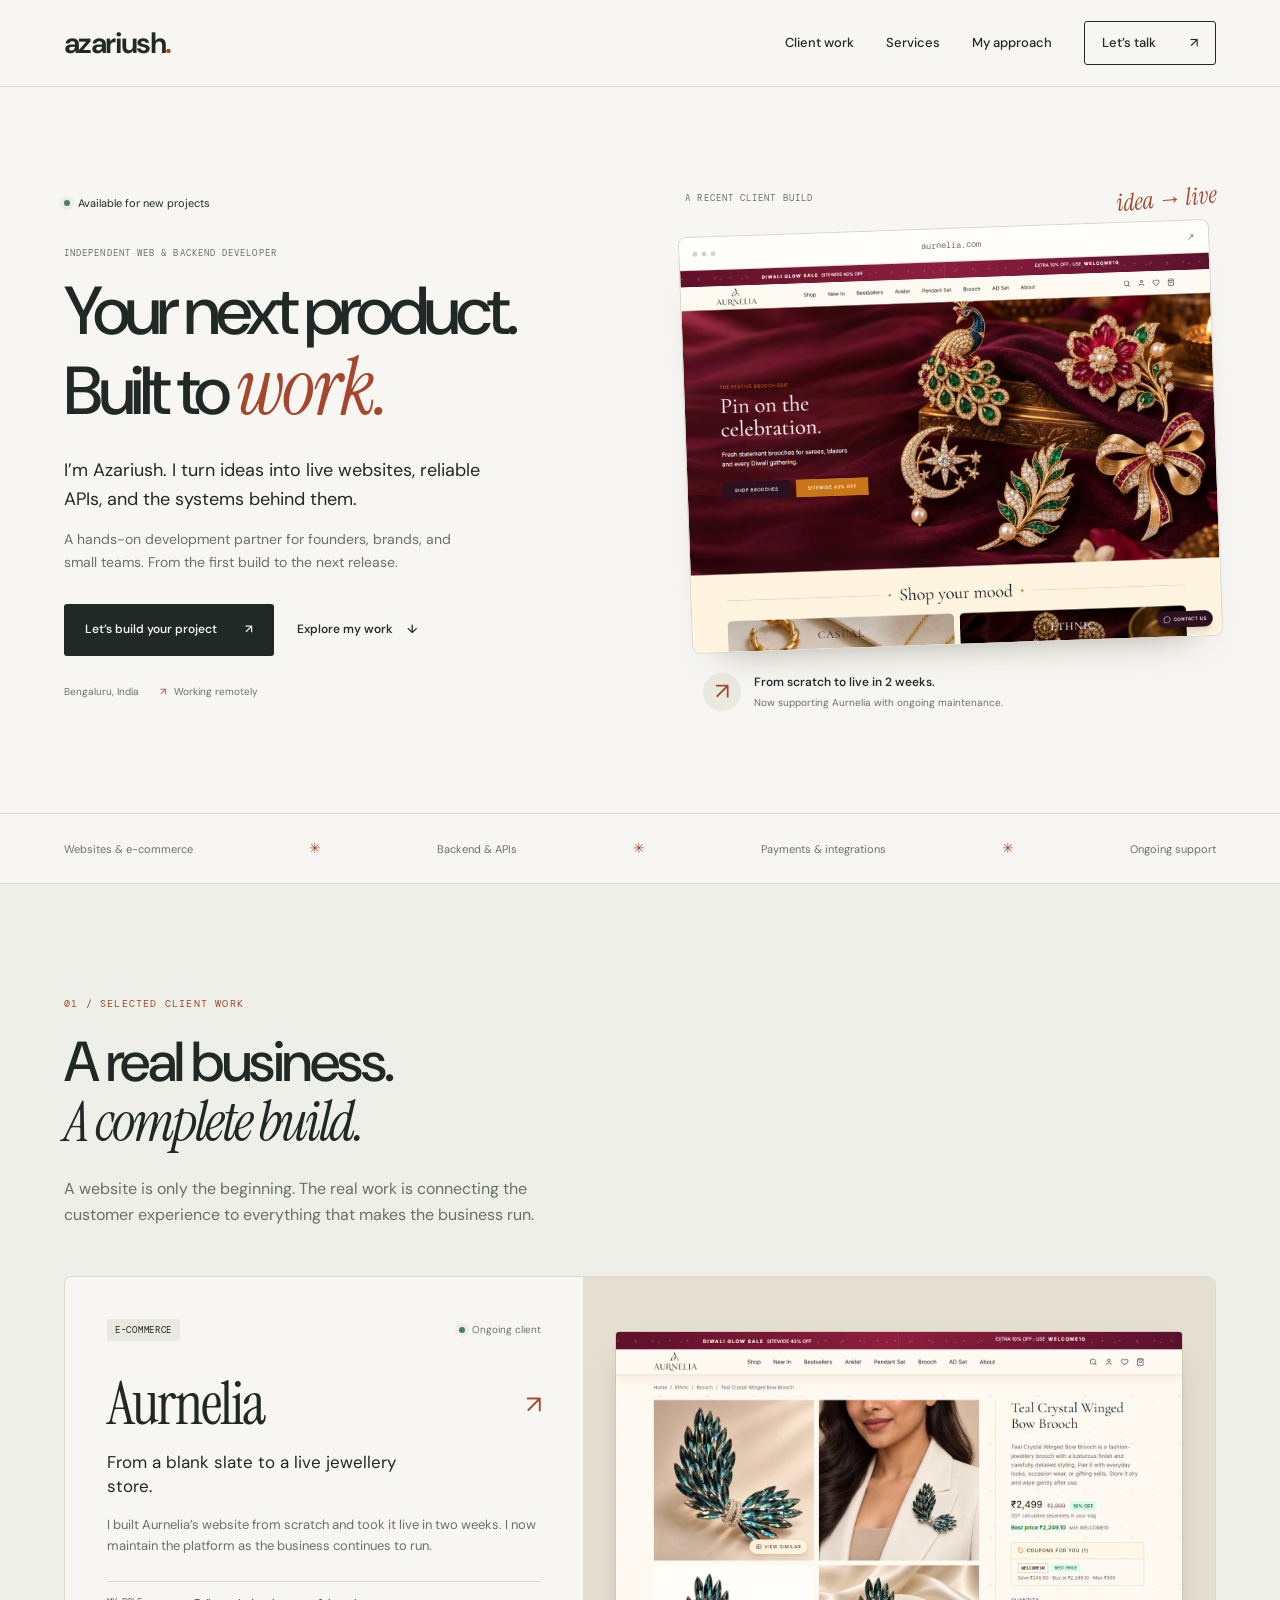
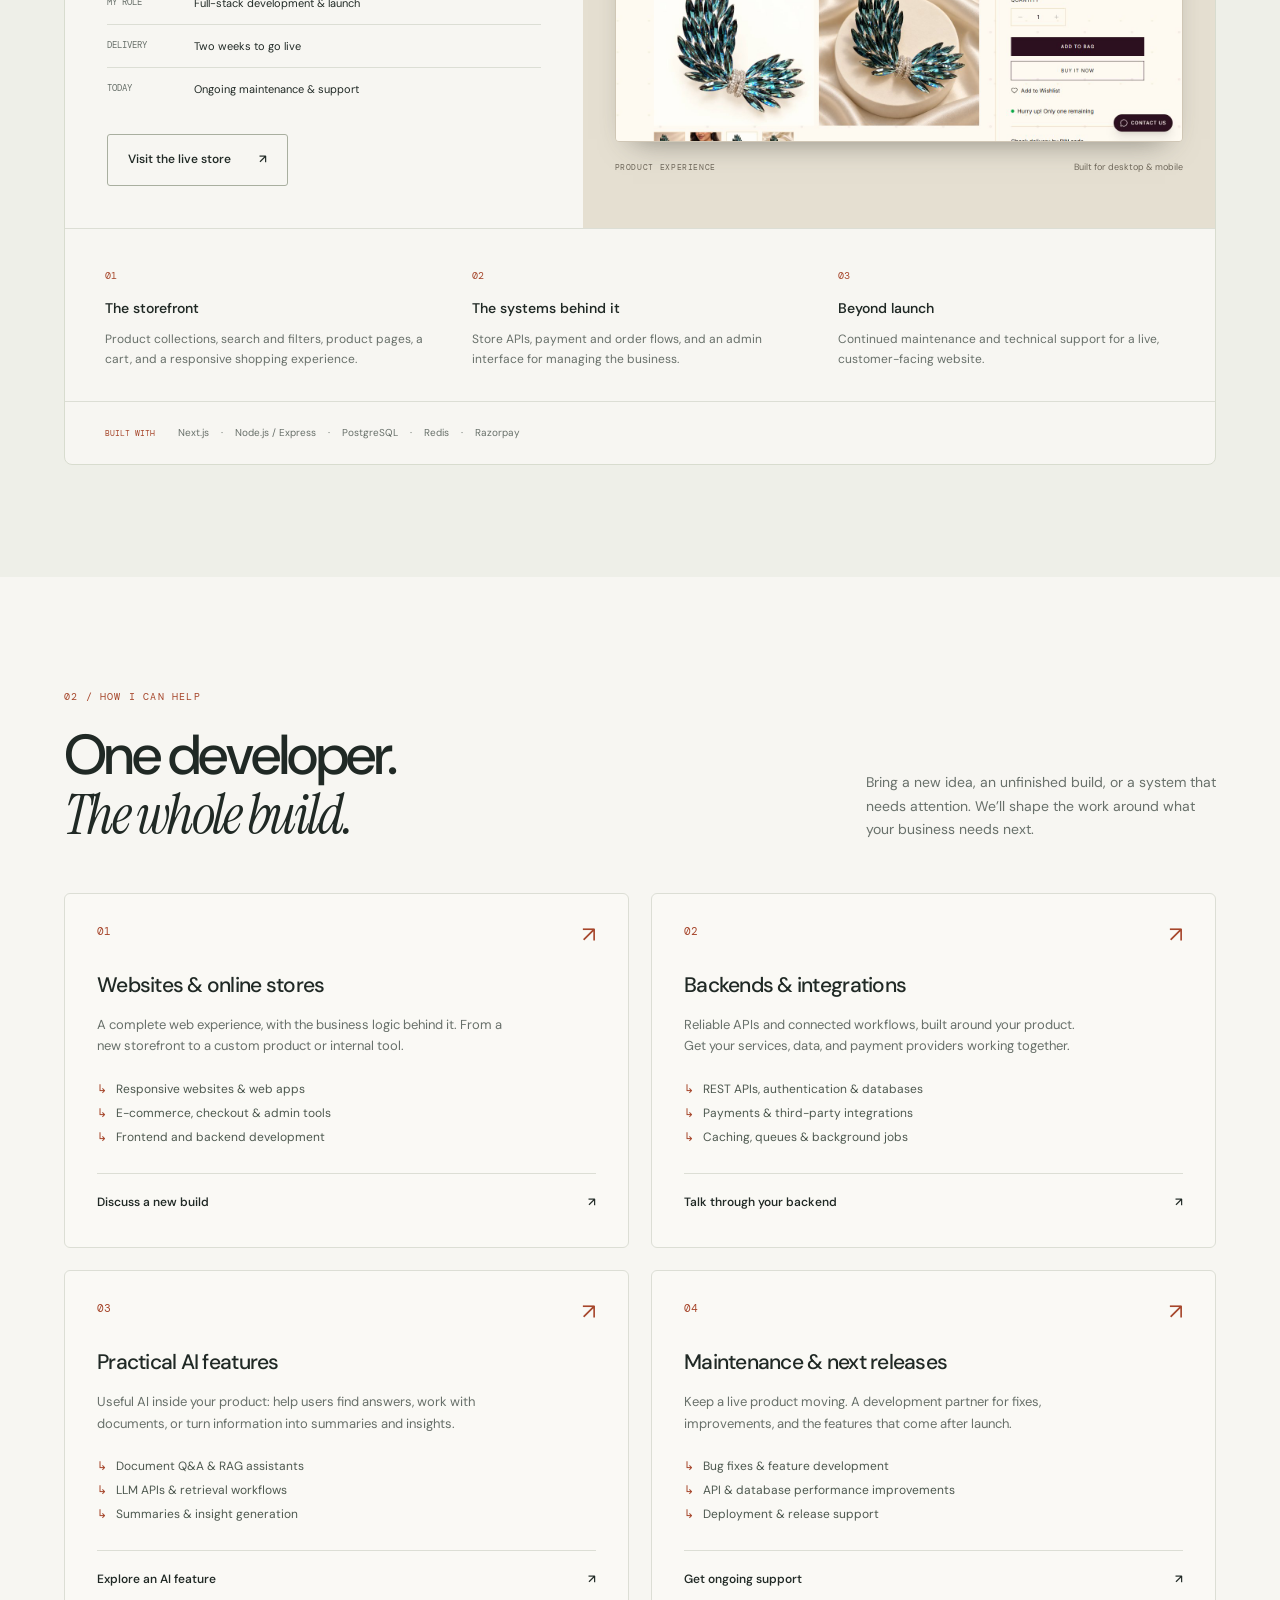
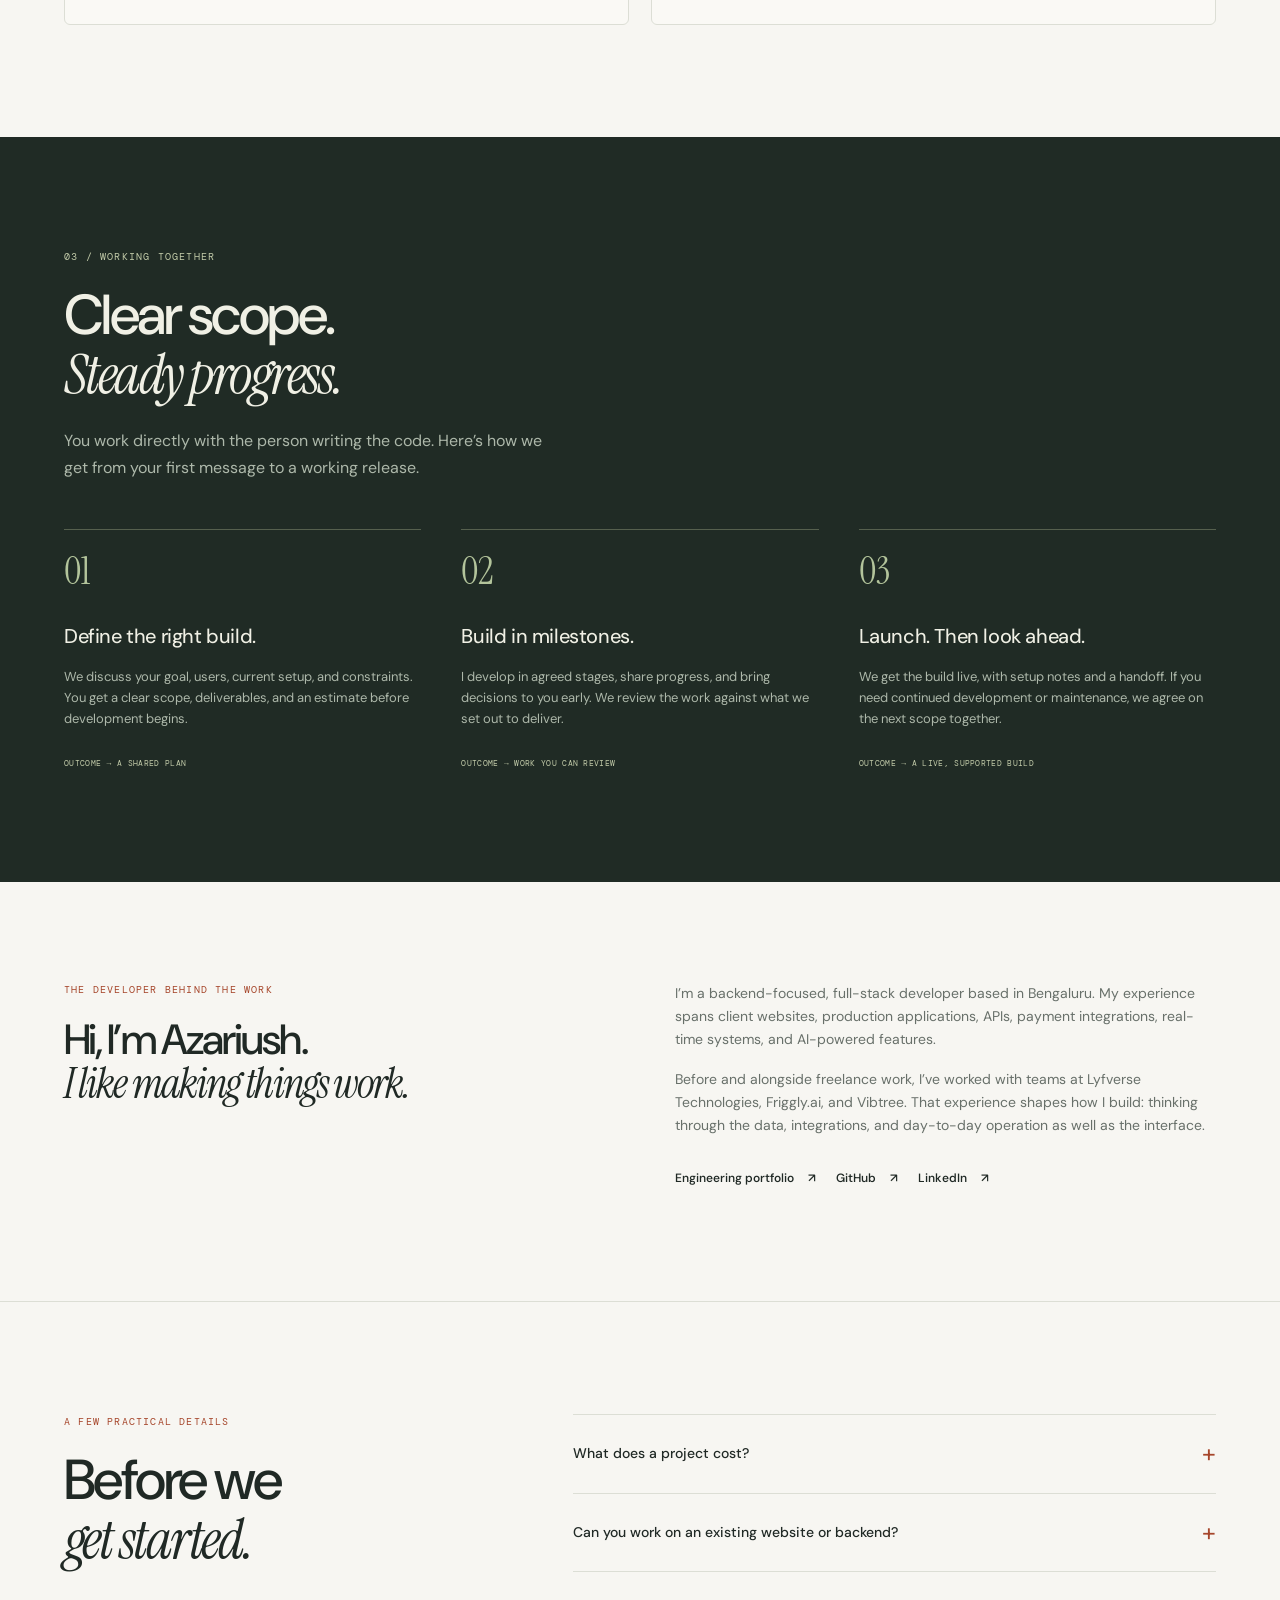
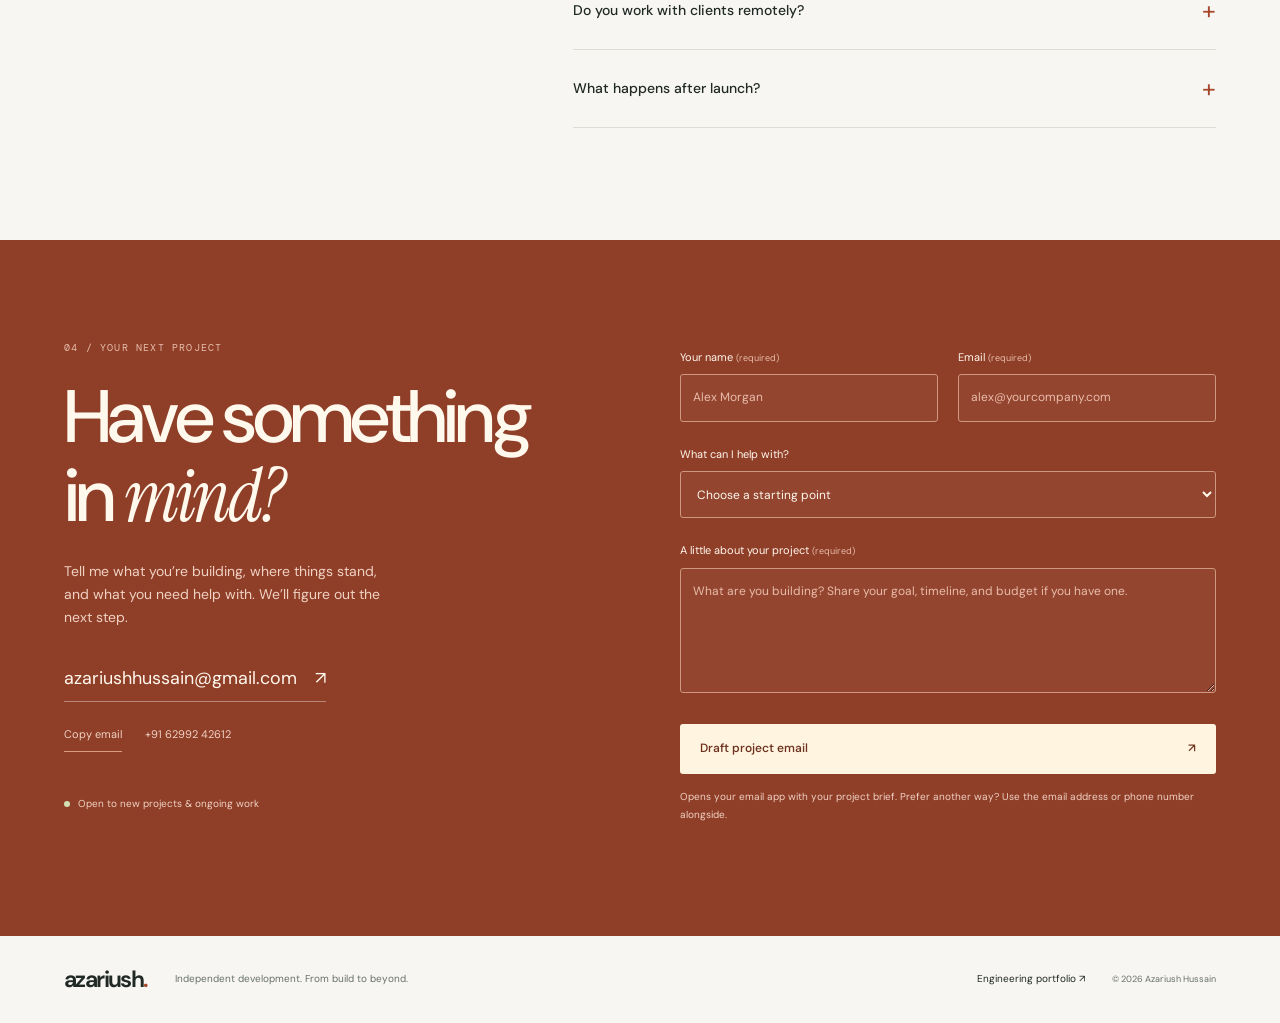
==== freelance/index.html @ afe223c9 "Add client-focused freelance portfolio with Aurnelia case study" ====
<!doctype html>
<html lang="en">
<head>
  <meta charset="utf-8">
  <meta name="viewport" content="width=device-width, initial-scale=1">
  <title>Azariush Hussain — Freelance Web & Backend Developer</title>
  <meta name="description" content="Freelance full-stack and backend developer. Websites, e-commerce, APIs, payments, and ongoing support. Built Aurnelia from scratch and launched it in two weeks.">
  <link rel="canonical" href="https://azariushhussain.github.io/freelance/">
  <meta name="theme-color" content="#f7f6f2">
  <meta property="og:title" content="Azariush Hussain — Your next product, built to work.">
  <meta property="og:description" content="Independent web and backend development, from first build to ongoing care. Explore my work for Aurnelia and tell me about your next project.">
  <meta property="og:type" content="website">
  <meta property="og:url" content="https://azariushhussain.github.io/freelance/">
  <meta property="og:image" content="https://azariushhussain.github.io/freelance/assets/aurnelia-store.jpg">
  <link rel="preconnect" href="https://fonts.googleapis.com">
  <link rel="preconnect" href="https://fonts.gstatic.com" crossorigin>
  <link href="https://fonts.googleapis.com/css2?family=DM+Sans:wght@400;450;500;550;600;650;700&family=DM+Mono:wght@400;500&family=Instrument+Serif:ital@0;1&display=swap" rel="stylesheet">
  <link rel="stylesheet" href="styles.css">
  <script src="script.js" defer></script>
</head>
<body>
  <a class="skip-link" href="#main">Skip to content</a>
  <header class="site-header">
    <div class="container nav-row">
      <a class="wordmark" href="#home" aria-label="Azariush, home">azariush<span>.</span></a>
      <button class="menu-toggle" aria-controls="navigation" aria-expanded="false" aria-label="Open navigation"><span></span><span></span></button>
      <nav id="navigation" aria-label="Main navigation">
        <a href="#work">Client work</a>
        <a href="#services">Services</a>
        <a href="#approach">My approach</a>
        <a class="nav-cta" href="#contact">Let’s talk <span aria-hidden="true">↗</span></a>
      </nav>
    </div>
  </header>

  <main id="main">
    <section class="hero container" id="home" aria-labelledby="hero-title">
      <div class="hero-copy">
        <p class="availability"><span aria-hidden="true"></span> Available for new projects</p>
        <p class="eyebrow">INDEPENDENT WEB & BACKEND DEVELOPER</p>
        <h1 id="hero-title">Your next product.<br>Built to <em>work.</em></h1>
        <p class="hero-intro">I’m Azariush. I turn ideas into live websites, reliable APIs, and the systems behind them.</p>
        <p class="hero-detail">A hands-on development partner for founders, brands, and small teams. From the first build to the next release.</p>
        <div class="hero-actions">
          <a class="button button-dark" href="#contact">Let’s build your project <span aria-hidden="true">↗</span></a>
          <a class="text-link" href="#work">Explore my work <span aria-hidden="true">↓</span></a>
        </div>
        <div class="hero-meta"><span>Bengaluru, India</span><span>Working remotely</span></div>
      </div>
      <div class="hero-showcase">
        <div class="showcase-label"><span class="eyebrow">A RECENT CLIENT BUILD</span><span class="hand-note">idea → live</span></div>
        <a class="browser-window" href="https://aurnelia.com/" target="_blank" rel="noopener" aria-label="Visit Aurnelia, opens in a new tab">
          <div class="browser-bar" aria-hidden="true"><span class="browser-dots"><i></i><i></i><i></i></span><span>aurnelia.com</span><span>↗</span></div>
          <img src="assets/aurnelia-store.jpg" alt="Aurnelia’s live jewellery storefront, built by Azariush Hussain" width="1440" height="1040" fetchpriority="high">
        </a>
        <div class="launch-note"><span class="launch-icon" aria-hidden="true">↗</span><div><strong>From scratch to live in 2 weeks.</strong><span>Now supporting Aurnelia with ongoing maintenance.</span></div></div>
      </div>
    </section>

    <div class="capabilities-band"><div class="container capability-list"><span>Websites & e-commerce</span><i aria-hidden="true">✳</i><span>Backend & APIs</span><i aria-hidden="true">✳</i><span>Payments & integrations</span><i aria-hidden="true">✳</i><span>Ongoing support</span></div></div>

    <section class="section work-section" id="work" aria-labelledby="work-title">
      <div class="container">
        <div class="section-heading"><p class="eyebrow">01 / SELECTED CLIENT WORK</p><h2 id="work-title">A real business.<br><em>A complete build.</em></h2><p>A website is only the beginning. The real work is connecting the customer experience to everything that makes the business run.</p></div>
        <article class="case-study">
          <div class="case-copy">
            <div class="case-topline"><span class="tag">E-COMMERCE</span><span class="engagement-status"><span aria-hidden="true"></span> Ongoing client</span></div>
            <h3>Aurnelia<span>↗</span></h3>
            <p class="case-lead">From a blank slate to a live jewellery store.</p>
            <p>I built Aurnelia’s website from scratch and took it live in two weeks. I now maintain the platform as the business continues to run.</p>
            <dl class="case-facts"><div><dt>MY ROLE</dt><dd>Full-stack development & launch</dd></div><div><dt>DELIVERY</dt><dd>Two weeks to go live</dd></div><div><dt>TODAY</dt><dd>Ongoing maintenance & support</dd></div></dl>
            <a class="button button-outline" href="https://aurnelia.com/" target="_blank" rel="noopener">Visit the live store <span aria-hidden="true">↗</span></a>
          </div>
          <div class="case-visual">
            <div class="case-image"><img src="assets/aurnelia-product.jpg" alt="Aurnelia product page with jewellery photography, product details, and shopping controls" width="1440" height="1040" loading="lazy"></div>
            <div class="case-caption"><span>PRODUCT EXPERIENCE</span><span>Built for desktop & mobile</span></div>
          </div>
          <div class="case-scope"><div><span>01</span><h4>The storefront</h4><p>Product collections, search and filters, product pages, a cart, and a responsive shopping experience.</p></div><div><span>02</span><h4>The systems behind it</h4><p>Store APIs, payment and order flows, and an admin interface for managing the business.</p></div><div><span>03</span><h4>Beyond launch</h4><p>Continued maintenance and technical support for a live, customer-facing website.</p></div></div>
          <p class="case-stack"><span>BUILT WITH</span> Next.js <b>·</b> Node.js / Express <b>·</b> PostgreSQL <b>·</b> Redis <b>·</b> Razorpay</p>
        </article>
      </div>
    </section>

    <section class="section services-section" id="services" aria-labelledby="services-title">
      <div class="container">
        <div class="section-heading split-heading"><div><p class="eyebrow">02 / HOW I CAN HELP</p><h2 id="services-title">One developer.<br><em>The whole build.</em></h2></div><p>Bring a new idea, an unfinished build, or a system that needs attention. We’ll shape the work around what your business needs next.</p></div>
        <div class="services-grid">
          <article class="service"><div class="service-number">01 <span aria-hidden="true">↗</span></div><h3>Websites & online stores</h3><p>A complete web experience, with the business logic behind it. From a new storefront to a custom product or internal tool.</p><ul><li>Responsive websites & web apps</li><li>E-commerce, checkout & admin tools</li><li>Frontend and backend development</li></ul><a href="#contact" class="text-link" data-service="Website or e-commerce">Discuss a new build <span aria-hidden="true">↗</span></a></article>
          <article class="service"><div class="service-number">02 <span aria-hidden="true">↗</span></div><h3>Backends & integrations</h3><p>Reliable APIs and connected workflows, built around your product. Get your services, data, and payment providers working together.</p><ul><li>REST APIs, authentication & databases</li><li>Payments & third-party integrations</li><li>Caching, queues & background jobs</li></ul><a href="#contact" class="text-link" data-service="Backend or integration">Talk through your backend <span aria-hidden="true">↗</span></a></article>
          <article class="service"><div class="service-number">03 <span aria-hidden="true">↗</span></div><h3>Practical AI features</h3><p>Useful AI inside your product: help users find answers, work with documents, or turn information into summaries and insights.</p><ul><li>Document Q&A & RAG assistants</li><li>LLM APIs & retrieval workflows</li><li>Summaries & insight generation</li></ul><a href="#contact" class="text-link" data-service="AI feature or automation">Explore an AI feature <span aria-hidden="true">↗</span></a></article>
          <article class="service"><div class="service-number">04 <span aria-hidden="true">↗</span></div><h3>Maintenance & next releases</h3><p>Keep a live product moving. A development partner for fixes, improvements, and the features that come after launch.</p><ul><li>Bug fixes & feature development</li><li>API & database performance improvements</li><li>Deployment & release support</li></ul><a href="#contact" class="text-link" data-service="Maintenance or improvements">Get ongoing support <span aria-hidden="true">↗</span></a></article>
        </div>
      </div>
    </section>

    <section class="section approach-section" id="approach" aria-labelledby="approach-title">
      <div class="container">
        <div class="section-heading"><p class="eyebrow">03 / WORKING TOGETHER</p><h2 id="approach-title">Clear scope.<br><em>Steady progress.</em></h2><p>You work directly with the person writing the code. Here’s how we get from your first message to a working release.</p></div>
        <ol class="process"><li><span class="step-number">01</span><h3>Define the right build.</h3><p>We discuss your goal, users, current setup, and constraints. You get a clear scope, deliverables, and an estimate before development begins.</p><span class="step-output">OUTCOME → A SHARED PLAN</span></li><li><span class="step-number">02</span><h3>Build in milestones.</h3><p>I develop in agreed stages, share progress, and bring decisions to you early. We review the work against what we set out to deliver.</p><span class="step-output">OUTCOME → WORK YOU CAN REVIEW</span></li><li><span class="step-number">03</span><h3>Launch. Then look ahead.</h3><p>We get the build live, with setup notes and a handoff. If you need continued development or maintenance, we agree on the next scope together.</p><span class="step-output">OUTCOME → A LIVE, SUPPORTED BUILD</span></li></ol>
      </div>
    </section>

    <section class="about-section" aria-labelledby="about-title">
      <div class="container about-layout">
        <div><p class="eyebrow">THE DEVELOPER BEHIND THE WORK</p><h2 id="about-title">Hi, I’m Azariush.<br><em>I like making things work.</em></h2></div>
        <div class="about-copy"><p>I’m a backend-focused, full-stack developer based in Bengaluru. My experience spans client websites, production applications, APIs, payment integrations, real-time systems, and AI-powered features.</p><p>Before and alongside freelance work, I’ve worked with teams at Lyfverse Technologies, Friggly.ai, and Vibtree. That experience shapes how I build: thinking through the data, integrations, and day-to-day operation as well as the interface.</p><div class="about-links"><a class="text-link" href="https://azariushhussain.github.io/">Engineering portfolio <span aria-hidden="true">↗</span></a><a class="text-link" href="https://github.com/AzariushHussain" target="_blank" rel="noopener">GitHub <span aria-hidden="true">↗</span></a><a class="text-link" href="https://www.linkedin.com/in/azariush-hussain" target="_blank" rel="noopener">LinkedIn <span aria-hidden="true">↗</span></a></div></div>
      </div>
    </section>

    <section class="section faq-section" aria-labelledby="faq-title">
      <div class="container faq-layout"><div><p class="eyebrow">A FEW PRACTICAL DETAILS</p><h2 id="faq-title">Before we<br><em>get started.</em></h2></div><div class="faq-list"><details><summary>What does a project cost?<span aria-hidden="true">+</span></summary><p>I quote after we’ve discussed the scope, timeline, and existing setup. For larger or uncertain projects, we can start with a defined milestone and build from there.</p></details><details><summary>Can you work on an existing website or backend?<span aria-hidden="true">+</span></summary><p>Yes. I can help with fixes, new features, integrations, and performance improvements. I’ll review the current codebase and requirements before we agree on the work.</p></details><details><summary>Do you work with clients remotely?<span aria-hidden="true">+</span></summary><p>Yes. I’m based in Bengaluru and work remotely. We can agree on communication, review points, and meeting times around the project.</p></details><details><summary>What happens after launch?<span aria-hidden="true">+</span></summary><p>Ongoing maintenance and development can be a separate engagement. That’s how I currently support Aurnelia after building and launching its website.</p></details></div></div>
    </section>

    <section class="contact-section" id="contact" aria-labelledby="contact-title">
      <div class="container contact-layout">
        <div class="contact-copy"><p class="eyebrow">04 / YOUR NEXT PROJECT</p><h2 id="contact-title">Have something<br>in <em>mind?</em></h2><p>Tell me what you’re building, where things stand, and what you need help with. We’ll figure out the next step.</p><a class="contact-email" href="mailto:azariushhussain@gmail.com">azariushhussain@gmail.com <span aria-hidden="true">↗</span></a><div class="contact-alternatives"><button type="button" id="copyEmail">Copy email</button><a href="tel:+916299242612">+91 62992 42612</a></div><p id="copyStatus" class="copy-status" role="status"></p><p class="availability contact-availability"><span aria-hidden="true"></span> Open to new projects & ongoing work</p></div>
        <form id="projectForm" class="project-form">
          <div class="form-row"><div><label for="name">Your name <span>(required)</span></label><input id="name" name="name" autocomplete="name" required maxlength="100" placeholder="Alex Morgan"></div><div><label for="email">Email <span>(required)</span></label><input id="email" name="email" type="email" autocomplete="email" required maxlength="254" placeholder="alex@yourcompany.com"></div></div>
          <label for="service">What can I help with?</label><select id="service" name="service"><option value="">Choose a starting point</option>Website or e-commerce</option><option>Backend or integration</option><option>AI feature or automation</option><option>Maintenance or improvements</option><option>Let’s figure it out</option></select>
          <label for="brief">A little about your project <span>(required)</span></label><textarea id="brief" name="brief" rows="4" required minlength="20" maxlength="5000" placeholder="What are you building? Share your goal, timeline, and budget if you have one."></textarea>
          <button class="button button-cream" type="submit">Draft project email <span aria-hidden="true">↗</span></button>
          <p class="form-note">Opens your email app with your project brief. Prefer another way? Use the email address or phone number alongside.</p>
          <p id="formStatus" class="form-status" role="status"></p>
        </form>
      </div>
    </section>
  </main>
  <footer class="site-footer"><div class="container footer-row"><a class="wordmark" href="#home">azariush<span>.</span></a><p>Independent development. From build to beyond.</p><a href="https://azariushhussain.github.io/">Engineering portfolio <span aria-hidden="true">↗</span></a><span class="copyright">© <span id="year">2026</span> Azariush Hussain</span></div></footer>
</body>
</html>
---- freelance/styles.css ----
:root{--paper:#f7f6f2;--ink:#202925;--muted:#68706a;--accent:#a6462b;--line:#dcded5;--serif:'Instrument Serif',Georgia,serif;--sans:'DM Sans',Arial,sans-serif;--mono:'DM Mono',monospace;--gutter:clamp(20px,5vw,76px)}
*{box-sizing:border-box}html{scroll-behavior:smooth;scroll-padding-top:90px}body{margin:0;background:var(--paper);color:var(--ink);font-family:var(--sans);font-size:16px;line-height:1.65;-webkit-font-smoothing:antialiased}a{color:inherit;text-decoration:none}button,input,select,textarea{font:inherit}button,a,input,select,textarea{-webkit-tap-highlight-color:transparent}button{cursor:pointer}img{display:block;max-width:100%;height:auto}h1,h2,h3,h4,p,figure{margin:0}button{color:inherit}em{font-family:var(--serif);font-weight:400}::selection{background:#e5d5c7}:focus-visible{outline:2px solid var(--accent);outline-offset:5px}.container{width:min(1280px,100%);margin-inline:auto;padding-inline:var(--gutter)}.eyebrow{font:400 10px/1.6 var(--mono);letter-spacing:.12em}.section{padding-block:112px}.section-heading{margin-bottom:48px}.section-heading h2,h2{font-size:clamp(38px,4.4vw,58px);letter-spacing:-.045em;line-height:1.06;font-weight:500}.section-heading .eyebrow,.about-layout .eyebrow,.faq-layout .eyebrow{margin-bottom:20px;color:var(--accent)}.section-heading>p:last-child{max-width:480px;color:var(--muted);margin-top:24px}.skip-link{position:fixed;top:8px;left:20px;z-index:20;padding:10px 18px;background:var(--ink);color:white;transform:translateY(-160%)}.skip-link:focus{transform:none}
.site-header{position:sticky;top:0;z-index:10;background:rgba(247,246,242,.96);border-bottom:1px solid var(--line);backdrop-filter:blur(12px)}.nav-row{display:flex;align-items:center;justify-content:space-between;min-height:86px;gap:30px}.wordmark{font-size:29px;font-weight:650;letter-spacing:-1.6px;line-height:1.2}.wordmark>span{color:var(--accent)}nav{display:flex;align-items:center;gap:32px;font-size:13px;font-weight:500}nav>a{padding-block:12px}nav>a:hover{color:var(--accent)}nav .nav-cta{display:flex;align-items:center;gap:34px;border:1px solid var(--ink);padding:10px 17px;border-radius:3px}.menu-toggle{display:none}
.hero{display:grid;grid-template-columns:minmax(0,1.05fr) minmax(0,1fr);gap:64px;align-items:center;padding-top:76px;padding-bottom:82px}.availability{font-size:11px;display:flex;align-items:center;gap:8px}.availability>span,.engagement-status>span{width:6px;height:6px;flex-shrink:0;background:#46815a;border-radius:50%;box-shadow:0 0 0 4px #46815a12}.hero .availability{margin-bottom:34px}.hero-copy>.eyebrow{font-size:9px;color:var(--muted);margin-bottom:16px}.hero h1{font-size:clamp(46px,5.3vw,72px);font-weight:500;letter-spacing:-.065em;line-height:1.04;white-space:nowrap}.hero h1 em{color:var(--accent);letter-spacing:-.025em;font-size:1.16em}.hero-intro{font-size:18px;line-height:1.65;margin-top:27px;max-width:420px}.hero-detail{color:var(--muted);font-size:14px;max-width:410px;margin-top:13px}.hero-actions{display:flex;align-items:center;gap:23px;margin-top:30px;flex-wrap:wrap}.button{min-height:48px;display:inline-flex;align-items:center;justify-content:space-between;gap:28px;font-size:12px;font-weight:550;padding:15px 20px;border:1px solid transparent;border-radius:3px;transition:background .2s,color .2s,transform .2s}.button:hover{transform:translateY(-2px)}.button-dark{color:var(--paper);background:var(--ink)}.button-dark:hover{background:#35463a}.text-link{display:inline-flex;align-items:center;gap:14px;font-size:12px;font-weight:550;min-height:44px}.text-link:hover{color:var(--accent)}.hero-meta{display:flex;flex-wrap:wrap;gap:21px;margin-top:28px;font-size:10px;color:var(--muted)}.hero-meta>span+span:before{content:'↗';margin-right:8px;color:var(--accent)}.hero-showcase{position:relative;padding-block:20px}.showcase-label{display:flex;justify-content:space-between;align-items:center;margin-bottom:14px}.showcase-label>.eyebrow{color:var(--muted);font-size:9px}.hand-note{font:italic 24px var(--serif);color:var(--accent);transform:rotate(-5deg)}.browser-window{display:block;background:white;border:1px solid #d8d6cb;border-radius:8px;overflow:hidden;box-shadow:0 24px 40px -32px #27292080;transform:rotate(-2deg);transition:transform .35s}.browser-window:hover{transform:rotate(0)}.browser-bar{display:flex;justify-content:space-between;align-items:center;height:33px;padding-inline:13px;background:#fffefa;color:#71736b;font:9px var(--mono);border-bottom:1px solid #e2dfd5}.browser-dots{display:flex;gap:4px}.browser-dots i{width:5px;height:5px;background:#d3d2c9;border-radius:50%}.browser-window img{width:100%;aspect-ratio:1440/1040;object-fit:cover;object-position:top}.launch-note{display:flex;gap:13px;align-items:center;margin:28px 0 0 18px}.launch-icon{display:grid;place-items:center;flex-shrink:0;width:38px;height:38px;background:#eae9df;border-radius:50%;font-size:23px;color:var(--accent)}.launch-note strong{font-size:12px;font-weight:550;display:block}.launch-note div>span{font-size:10px;color:var(--muted);display:block;margin-top:2px}.capabilities-band{border-block:1px solid var(--line)}.capability-list{display:flex;align-items:center;justify-content:space-between;gap:20px;padding-block:23px;font-size:11px;color:var(--muted)}.capability-list i{font-size:14px;font-style:normal;color:var(--accent)}
.work-section{background:#eeeFE8}.case-study{background:var(--paper);border:1px solid #d8dccf;display:grid;grid-template-columns:minmax(0,.9fr) minmax(0,1.1fr);border-radius:8px;overflow:hidden}.case-copy{padding:42px}.case-topline{display:flex;align-items:center;justify-content:space-between;gap:10px;flex-wrap:wrap}.tag{padding:5px 8px;background:#e9e9df;font:9px var(--mono);letter-spacing:.08em;border-radius:2px}.engagement-status{display:flex;align-items:center;gap:7px;font-size:10px;color:var(--muted)}.case-copy h3{font:400 clamp(42px,4.7vw,60px)/1.2 var(--serif);letter-spacing:-.03em;margin-top:27px;display:flex;justify-content:space-between;align-items:center}.case-copy h3>span{font:25px var(--sans);color:var(--accent)}.case-lead{font-size:17px;line-height:1.4;margin-top:11px;max-width:300px}.case-copy>.case-lead+p{font-size:13px;color:var(--muted);margin-top:15px}.case-facts{margin:24px 0}.case-facts>div{display:grid;grid-template-columns:75px 1fr;gap:12px;border-top:1px solid var(--line);padding-block:12px}.case-facts dt{font:9px/1.8 var(--mono);color:var(--muted)}.case-facts dd{font-size:11px;margin:0}.button-outline{border-color:#a9afa0}.button-outline:hover{background:var(--ink);color:white}.case-visual{display:flex;flex-direction:column;justify-content:center;background:#e5dfd1;padding:40px 32px;min-width:0}.case-image{border-radius:4px;overflow:hidden;box-shadow:0 15px 30px -18px #36352e99;border:1px solid #d0c7b6}.case-image img{aspect-ratio:1440/1040;object-fit:cover;object-position:top;width:100%}.case-caption{display:flex;justify-content:space-between;align-items:center;flex-wrap:wrap;gap:8px;font-size:9px;color:#6e675a;margin-top:18px}.case-caption span:first-child{font:8px var(--mono);letter-spacing:.08em}.case-scope{grid-column:1/-1;display:grid;grid-template-columns:repeat(3,minmax(0,1fr));border-top:1px solid var(--line);padding:32px 40px;gap:30px}.case-scope>div>span{font:10px var(--mono);color:var(--accent)}.case-scope h4{font-size:14px;font-weight:550;margin-top:10px}.case-scope p{font-size:12px;line-height:1.7;color:var(--muted);margin-top:8px}.case-stack{grid-column:1/-1;border-top:1px solid var(--line);padding:20px 40px;font-size:10px;color:var(--muted);line-height:2.2}.case-stack>span{font:8px var(--mono);margin-right:20px;color:var(--accent)}.case-stack b{font-weight:400;margin-inline:9px}
.split-heading{display:flex;align-items:flex-end;justify-content:space-between;gap:48px}.split-heading>p:last-child{max-width:350px;font-size:14px;margin:0 0 4px}.services-grid{display:grid;grid-template-columns:repeat(2,minmax(0,1fr));gap:22px}.service{padding:30px 32px;border:1px solid var(--line);border-radius:6px;background:#faf9f5;display:flex;flex-direction:column}.service-number{display:flex;justify-content:space-between;color:var(--accent);font:11px var(--mono)}.service-number>span{font:22px var(--sans);line-height:1}.service h3{font-size:21px;line-height:1.3;font-weight:500;letter-spacing:-.035em;margin-top:26px}.service>p{color:var(--muted);font-size:13px;margin-top:15px;max-width:410px}.service ul{list-style:none;padding:0;margin:20px 0 24px;font-size:12px;color:#4d584f;line-height:2}.service li{display:flex;gap:9px}.service li:before{content:'↳';color:var(--accent)}.service>.text-link{align-self:flex-start;margin-top:auto;border-top:1px solid var(--line);padding-top:15px;width:100%;justify-content:space-between}
.approach-section{background:#202b25;color:#f0f0e5}.approach-section .eyebrow{color:#c2cba9}.approach-section .section-heading>p:last-child{color:#adb8aa}.process{list-style:none;padding:0;margin:0;display:grid;grid-template-columns:repeat(3,minmax(0,1fr));gap:40px}.process li{border-top:1px solid #56604e;padding-top:22px}.step-number{font:38px/1 var(--serif);color:#b3c49b}.process h3{font-size:20px;line-height:1.3;font-weight:450;margin-top:30px;letter-spacing:-.02em}.process p{color:#adb8aa;font-size:13px;margin-top:17px}.step-output{display:block;margin-top:27px;font:8px/1.6 var(--mono);letter-spacing:.04em;color:#c2cba9}
.about-section{padding-block:100px;border-bottom:1px solid var(--line)}.about-layout{display:grid;grid-template-columns:1fr 1fr;gap:70px}.about-layout h2{font-size:clamp(34px,3.3vw,46px)}.about-copy>p{font-size:14px;color:var(--muted)}.about-copy>p+p{margin-top:17px}.about-links{display:flex;flex-wrap:wrap;gap:20px;margin-top:20px}.faq-layout{display:grid;grid-template-columns:.8fr 1.2fr;gap:80px}.faq-list details{border-top:1px solid var(--line)}.faq-list details:last-child{border-bottom:1px solid var(--line)}summary{list-style:none;cursor:pointer;display:flex;align-items:center;justify-content:space-between;gap:20px;font-size:14px;font-weight:500;min-height:76px;padding-block:18px}summary::-webkit-details-marker{display:none}summary>span{font-size:25px;font-weight:400;color:var(--accent);transition:transform .2s}details[open] summary>span{transform:rotate(45deg)}details>p{font-size:13px;color:var(--muted);padding:0 35px 22px 0;max-width:550px}
.contact-section{padding-block:100px;background:#8f3e28;color:#fff8ed}.contact-layout{display:grid;grid-template-columns:1fr 1fr;gap:80px}.contact-copy>.eyebrow{color:#e7beab;margin-bottom:22px}.contact-copy h2{font-size:clamp(50px,5.8vw,78px);letter-spacing:-.05em}.contact-copy>p:not(.eyebrow):not(.availability):not(.copy-status){font-size:14px;color:#f0d2c3;margin-top:24px;max-width:340px}.contact-email{display:inline-flex;align-items:center;gap:18px;font-size:clamp(12px,1.4vw,18px);margin-top:35px;border-bottom:1px solid #ffffff60;padding-bottom:7px}.contact-email:hover{color:#f0d2c3}.contact-alternatives{display:flex;align-items:center;flex-wrap:wrap;gap:23px;font-size:11px;margin-top:15px;color:#f0d2c3}.contact-alternatives>button{background:none;border:0;border-bottom:1px solid #d79b7e;font-size:11px;padding:8px 0;color:inherit}.contact-alternatives>a{padding-block:8px}.copy-status{min-height:22px;font-size:11px;color:#f0d2c3}.contact-copy>.contact-availability{margin-top:22px;color:#f0d2c3;font-size:10px}.contact-availability>span{background:#d4dfb1;box-shadow:none}.project-form{min-width:0;padding-top:8px}.form-row{display:grid;grid-template-columns:1fr 1fr;gap:20px}.form-row>div{min-width:0}label{display:block;font-size:11px;margin-bottom:8px}label>span{font-size:9px;color:#e7beab}input,select,textarea{width:100%;min-height:47px;border:1px solid #ce977f;background:#ffffff09;color:#fff8ed;border-radius:3px;font-size:12px;padding:13px 12px;margin-bottom:23px}textarea{resize:vertical;min-height:125px}input::placeholder,textarea::placeholder{color:#e9bcaa;opacity:1}select{color:#fff8ed}select option{color:var(--ink);background:var(--paper)}.contact-section :focus-visible{outline-color:#f4e9ca}.button-cream{background:#fff4df;color:#6d311f;width:100%;border:0}.button-cream:hover{background:#ffebc5}.form-note{font-size:10px;line-height:1.8;color:#f0d2c3;margin-top:14px}.form-status{font-size:11px;line-height:1.6;color:#fff4df;margin-top:12px}.site-footer{padding-block:30px}.footer-row{display:flex;align-items:center;gap:27px;flex-wrap:wrap}.footer-row .wordmark{font-size:23px}.footer-row p{font-size:10px;color:var(--muted)}.footer-row>a:not(.wordmark){font-size:10px;margin-left:auto}.copyright{font-size:9px;color:var(--muted)}
@media(min-width:1400px){.hero{padding-top:96px;padding-bottom:100px;gap:80px}}
@media(max-width:1100px){.hero{gap:35px}.hero h1{font-size:clamp(40px,5.1vw,58px)}.hero-intro{font-size:16px}.hero-actions{gap:15px}.hero-actions .button{gap:12px;font-size:11px;padding-inline:15px}.hero-actions .text-link{font-size:11px}.case-copy{padding:30px}.case-visual{padding:30px 22px}.contact-layout{gap:45px}.about-layout{gap:45px}.faq-layout{gap:45px}.launch-note{margin-left:0}.launch-note strong{font-size:11px}.launch-note div>span{font-size:9px}}
@media(max-width:800px){.hero{grid-template-columns:1fr;gap:30px;padding-top:50px;padding-bottom:55px}.hero h1{font-size:clamp(48px,8.5vw,72px)}.hero-copy{max-width:640px}.hero-intro{max-width:500px;font-size:18px}.hero-detail{max-width:480px}.hero .availability{margin-bottom:28px}.hero-showcase{width:min(100%,600px);justify-self:center;padding-top:12px}.hero-actions{gap:25px}.hero-actions .button{padding:15px 20px;font-size:12px;gap:30px}.hero-actions .text-link{font-size:12px}.launch-note strong{font-size:13px}.launch-note div>span{font-size:11px}.section{padding-block:75px}.capability-list{display:grid;grid-template-columns:1fr 1fr;justify-items:center;gap:10px;font-size:11px;padding-block:18px}.capability-list i{display:none}.case-study{grid-template-columns:1fr}.case-copy{padding:32px}.case-copy h3{font-size:54px}.case-lead{max-width:none}.case-visual{padding:32px}.case-scope{padding:28px 32px;gap:24px}.case-stack{padding-inline:32px}.split-heading{align-items:flex-start;flex-direction:column;gap:24px}.split-heading>p:last-child{max-width:460px}.service{padding:26px}.service h3{font-size:20px}.process{gap:24px}.process h3{font-size:18px}.process p{font-size:12px}.step-output{font-size:7px}.about-section{padding-block:75px}.about-layout{grid-template-columns:1fr;gap:30px}.about-layout h2{font-size:42px}.about-copy{max-width:600px}.faq-layout{grid-template-columns:1fr;gap:30px}.contact-layout{grid-template-columns:1fr;gap:40px}.contact-section{padding-block:75px}.contact-copy>p:not(.eyebrow):not(.availability):not(.copy-status){max-width:470px}.contact-email{font-size:20px}.project-form{max-width:620px}.footer-row{gap:17px}.footer-row p{width:calc(100% - 130px)}.footer-row>a:not(.wordmark){margin-left:0}.copyright{margin-left:auto}}
@media(max-width:620px){html{scroll-padding-top:88px}.nav-row{min-height:74px;gap:15px}.wordmark{font-size:27px}.menu-toggle{display:flex;position:relative;z-index:12;flex-direction:column;justify-content:center;align-items:center;gap:6px;background:transparent;width:44px;height:44px;border:1px solid var(--line);border-radius:3px}.menu-toggle>span{width:18px;height:1px;background:var(--ink);transition:transform .2s}.menu-toggle[aria-expanded=true]>span:first-child{transform:translateY(3.5px) rotate(45deg)}.menu-toggle[aria-expanded=true]>span:last-child{transform:translateY(-3.5px) rotate(-45deg)}nav{display:none;position:absolute;left:0;right:0;top:100%;background:var(--paper);padding:16px var(--gutter) 24px;border-bottom:1px solid var(--line);box-shadow:0 12px 20px #2029250a;gap:2px;flex-direction:column;align-items:stretch}nav.is-open{display:flex}nav>a{min-height:44px;padding-block:12px}nav .nav-cta{margin-top:8px}.hero{padding-top:36px;gap:24px}.hero .availability{font-size:10px;margin-bottom:26px}.hero-copy>.eyebrow{font-size:8px;letter-spacing:.08em}.hero h1{font-size:clamp(37px,9.8vw,58px)}.hero-intro{font-size:16px;line-height:1.65;margin-top:23px}.hero-detail{font-size:13px}.hero-actions{gap:12px 21px;margin-top:25px}.hero-actions .button{font-size:11px;padding-inline:16px;gap:20px}.hero-actions .text-link{font-size:11px}.hero-meta{margin-top:19px;font-size:9px}.hero-showcase{padding-block:10px}.showcase-label{margin-bottom:14px}.showcase-label>.eyebrow{font-size:8px}.hand-note{font-size:21px}.browser-window{transform:rotate(-1deg)}.launch-note{margin-top:23px;gap:11px}.launch-note strong{font-size:11px}.launch-note div>span{font-size:9px}.launch-icon{width:32px;height:32px;font-size:20px}.capability-list{font-size:10px;gap:8px}.section{padding-block:60px}h2,.section-heading h2{font-size:39px}.section-heading{margin-bottom:30px}.section-heading .eyebrow,.about-layout .eyebrow,.faq-layout .eyebrow{font-size:9px;margin-bottom:16px}.section-heading>p:last-child{font-size:13px;margin-top:20px}.case-copy{padding:25px 22px}.case-copy h3{font-size:49px;margin-top:22px}.case-lead{font-size:16px}.case-copy>.case-lead+p{font-size:12px}.case-facts dd{font-size:10px}.case-facts dt{font-size:8px}.case-visual{padding:24px 18px}.case-scope{grid-template-columns:1fr;padding:25px 22px;gap:21px}.case-scope>div{display:grid;grid-template-columns:24px 1fr;gap:0 9px}.case-scope h4{margin-top:0;font-size:13px}.case-scope>div>span{padding-top:3px}.case-scope p{grid-column:2;margin-top:6px;font-size:12px}.case-stack{padding:17px 22px;font-size:9px}.case-stack>span{display:block}.case-stack b{margin-inline:5px}.services-grid{grid-template-columns:1fr;gap:16px}.service{padding:25px}.service h3{font-size:22px;margin-top:20px}.service ul{font-size:11px}.process{grid-template-columns:1fr;gap:30px}.process li{position:relative;padding-left:47px;padding-top:20px}.step-number{position:absolute;left:0;top:22px;font-size:31px}.process h3{font-size:21px;margin-top:0}.process p{font-size:13px;margin-top:13px}.step-output{font-size:8px;margin-top:18px}.about-section{padding-block:60px}.about-layout{gap:25px}.about-layout h2{font-size:36px}.about-copy>p{font-size:13px}.about-links{gap:15px}.about-links .text-link{font-size:11px}.faq-layout{gap:25px}summary{font-size:12px;min-height:70px}details>p{font-size:12px}.contact-section{padding-block:60px}.contact-copy h2{font-size:62px}.contact-copy>.eyebrow{font-size:9px}.contact-copy>p:not(.eyebrow):not(.availability):not(.copy-status){font-size:13px}.contact-email{font-size:15px;gap:12px;margin-top:28px}.contact-alternatives{gap:20px}.contact-copy>.contact-availability{font-size:9px}.form-row{grid-template-columns:1fr;gap:0}.footer-row{gap:13px}.footer-row p{font-size:9px;width:100%}.footer-row>a:not(.wordmark){font-size:9px}.copyright{font-size:8px}}
@media(prefers-reduced-motion:reduce){html{scroll-behavior:auto}*,*::before,*::after{transition:none!important;animation:none!important}}
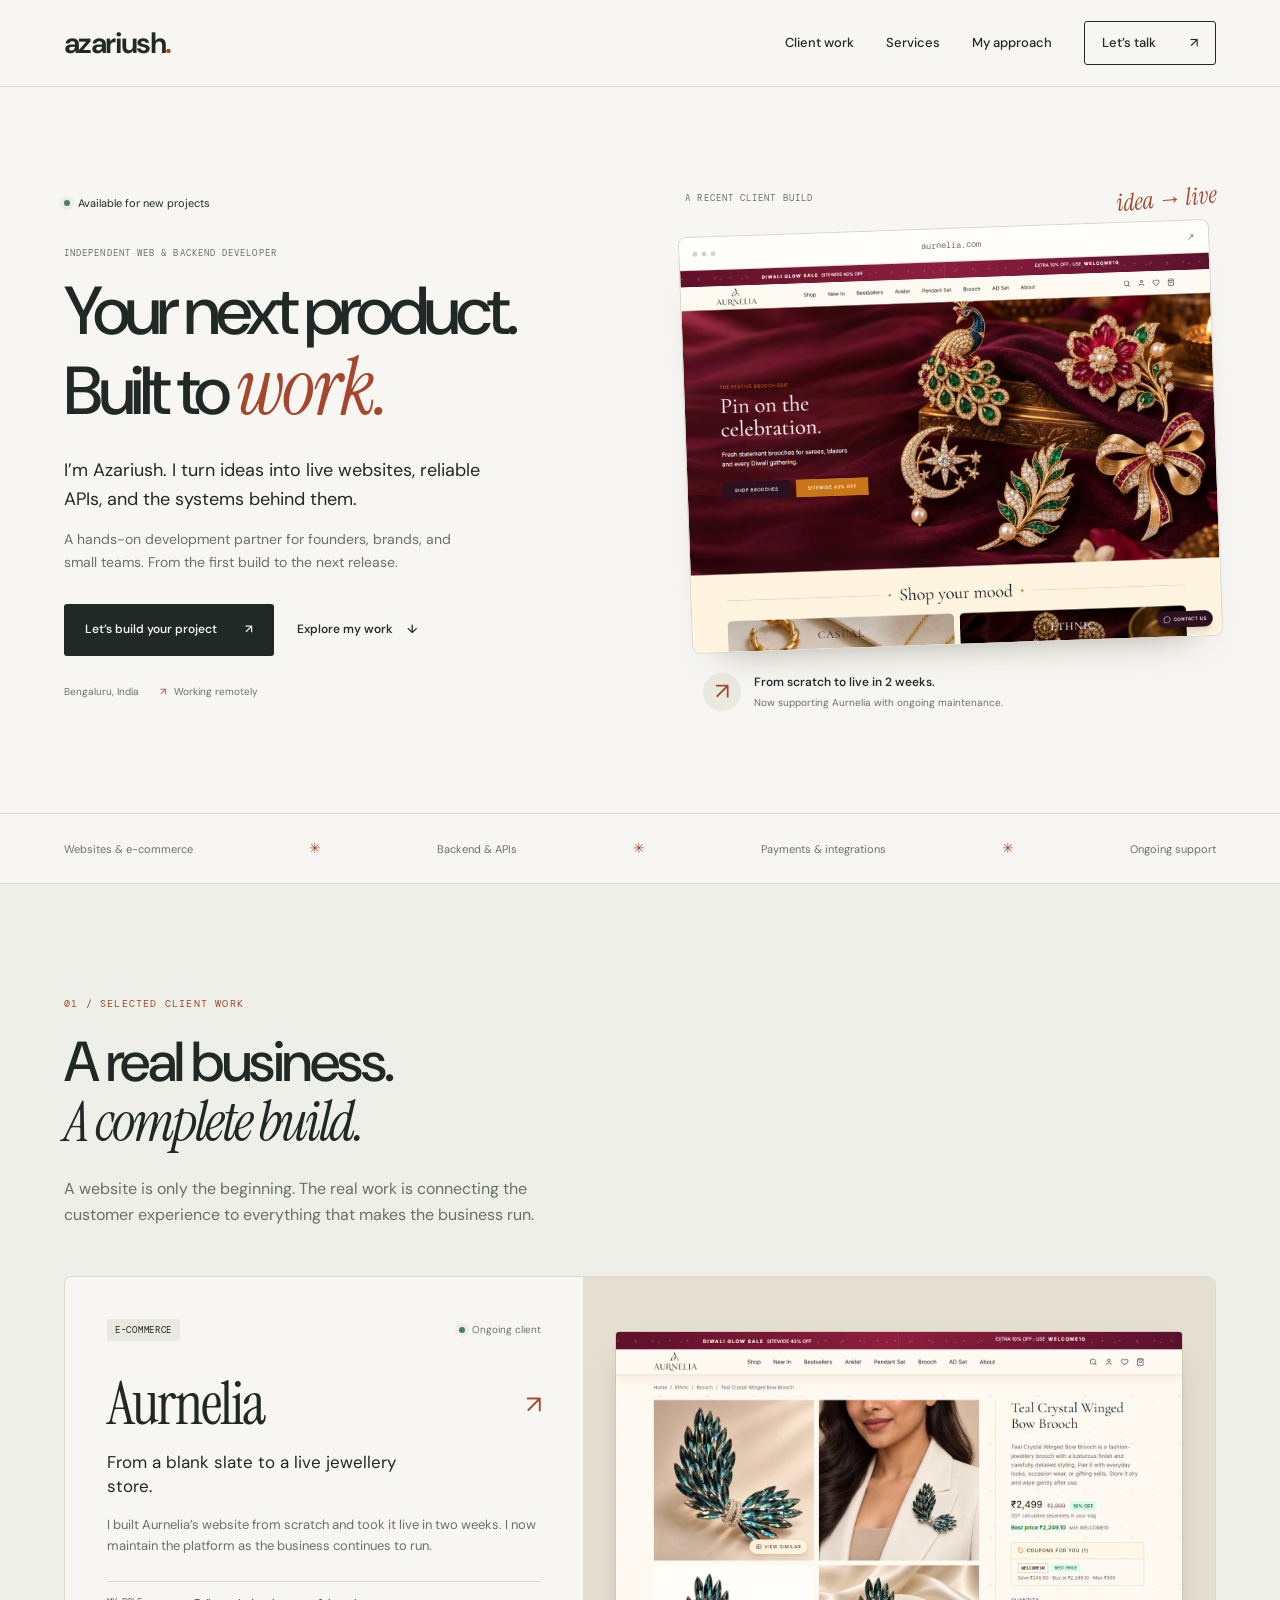
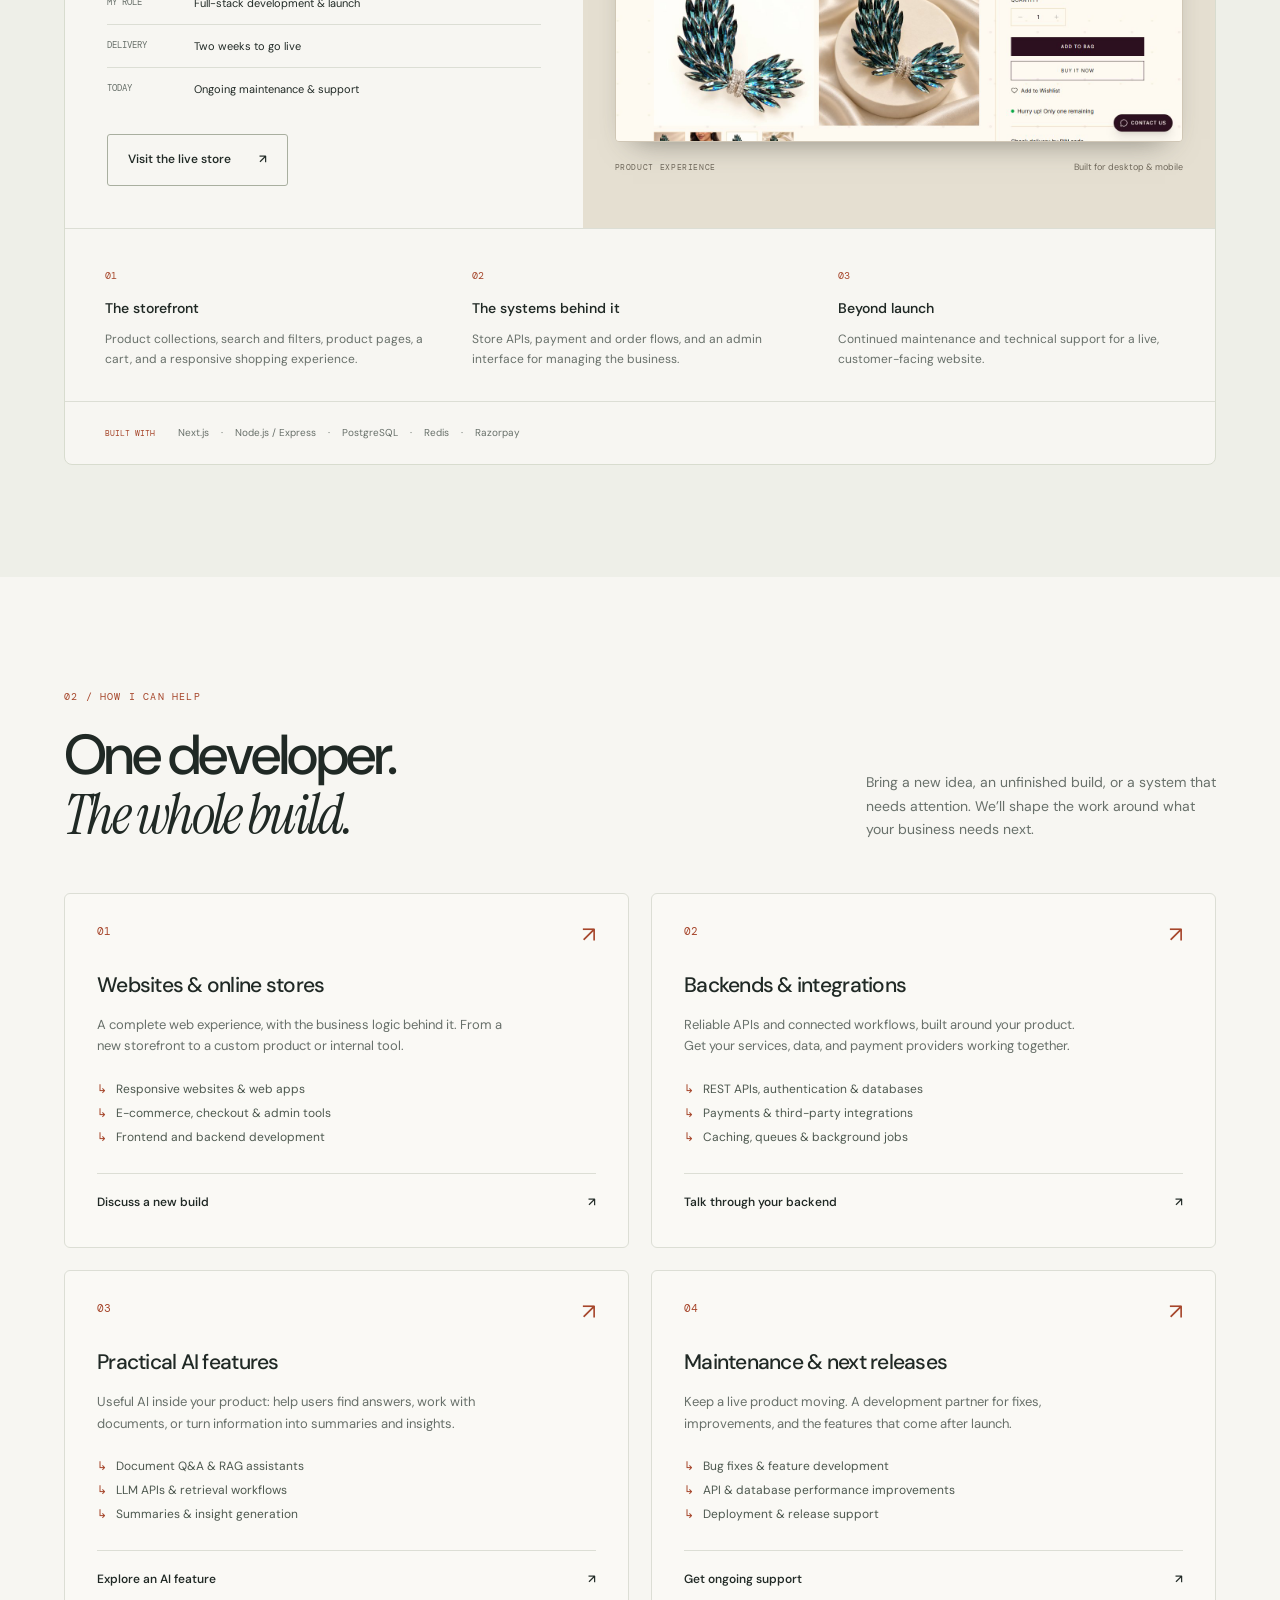
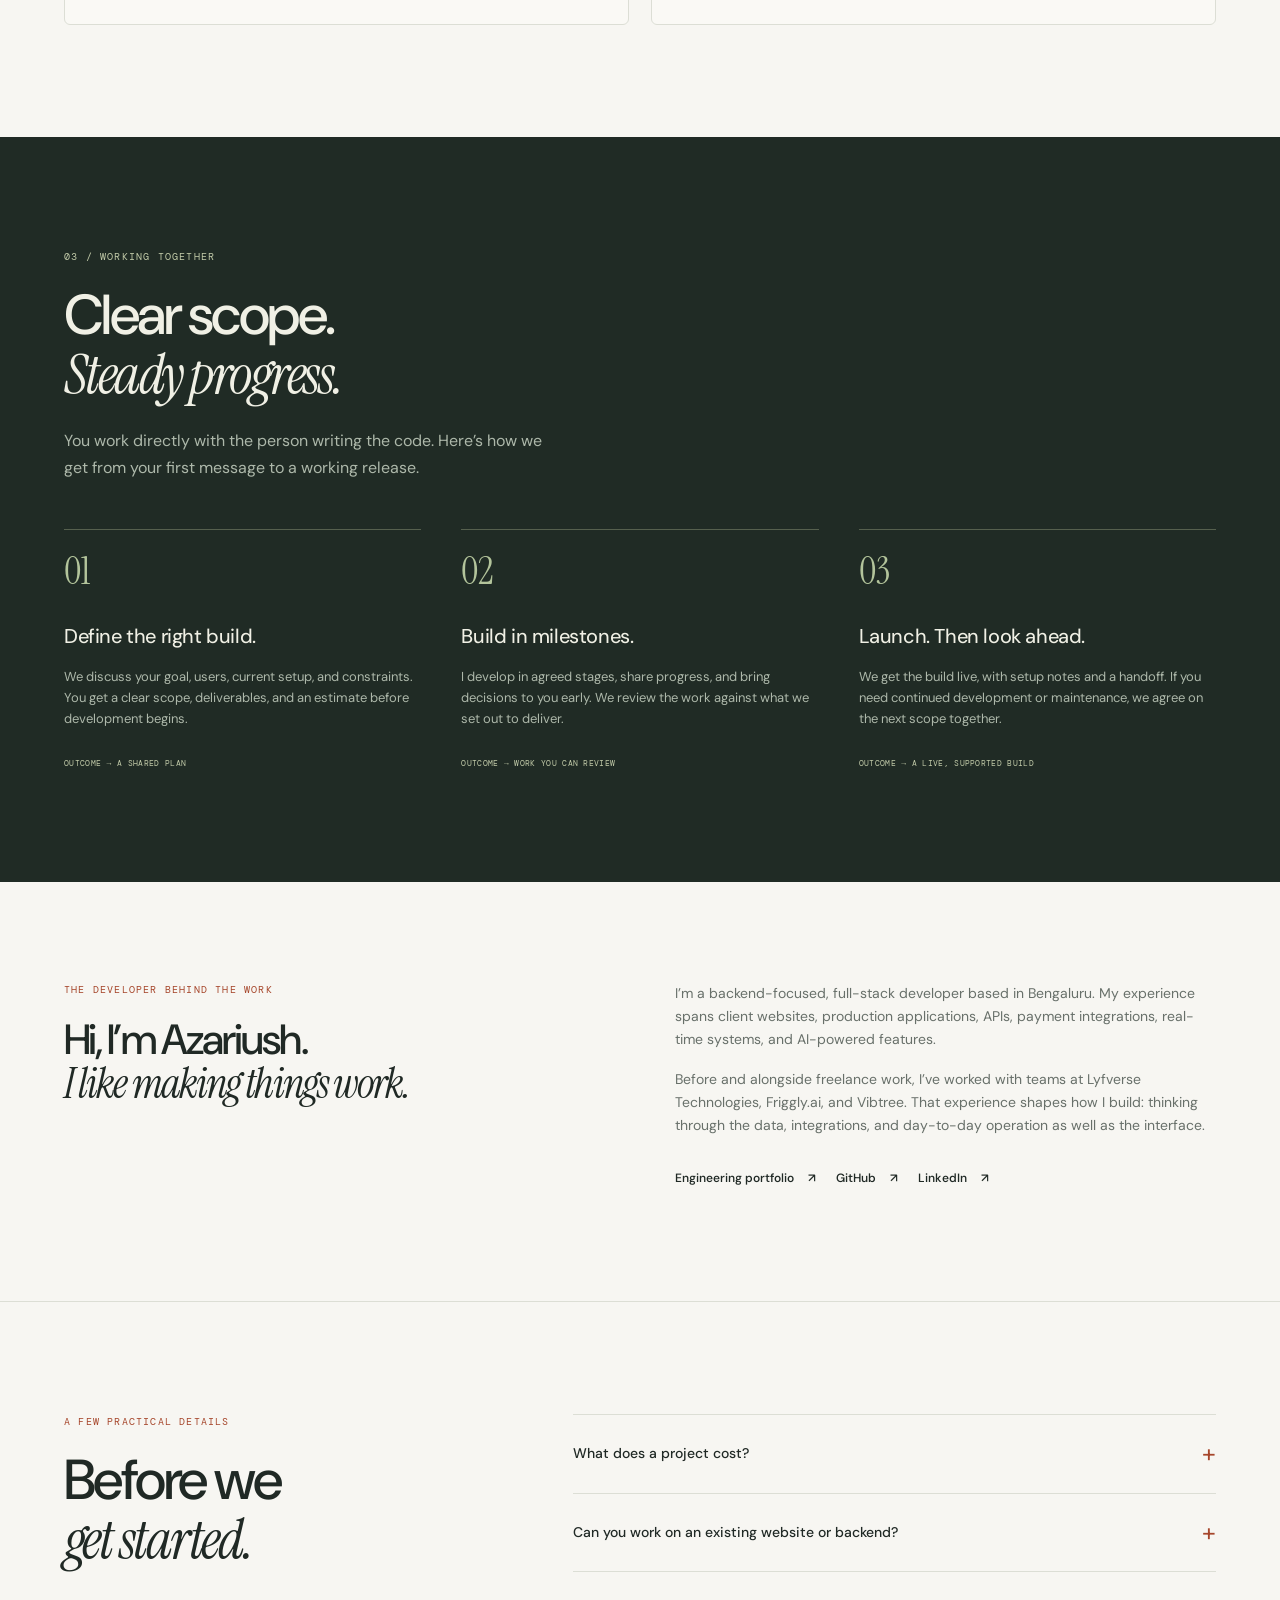
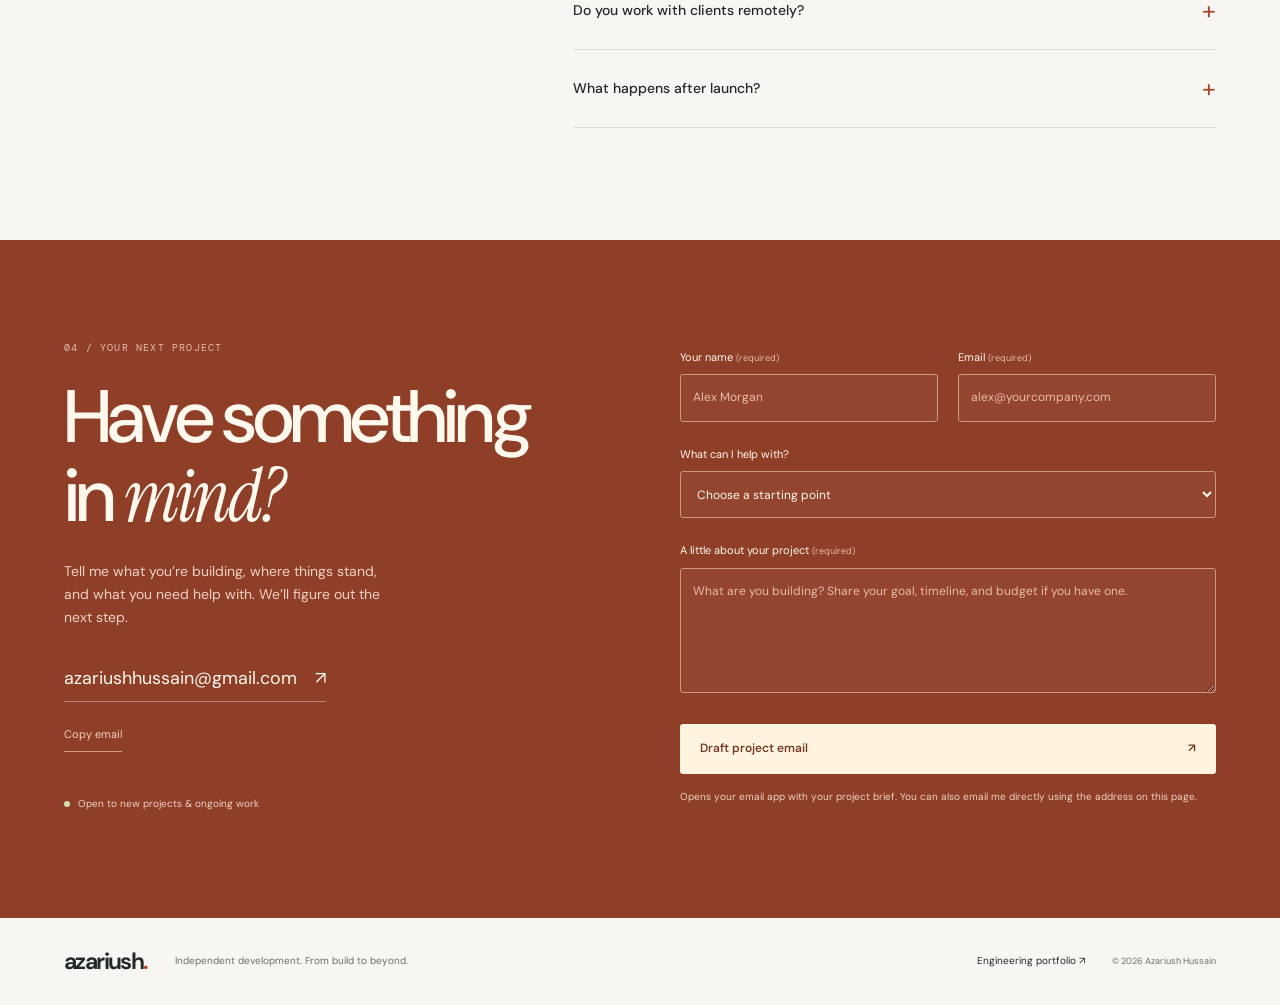
==== commit 53d493fb: "Use email-only contact on freelance portfolio" ====
--- a/freelance/index.html
+++ b/freelance/index.html
@@ -113,13 +113,13 @@
 
     <section class="contact-section" id="contact" aria-labelledby="contact-title">
       <div class="container contact-layout">
-        <div class="contact-copy"><p class="eyebrow">04 / YOUR NEXT PROJECT</p><h2 id="contact-title">Have something<br>in <em>mind?</em></h2><p>Tell me what you’re building, where things stand, and what you need help with. We’ll figure out the next step.</p><a class="contact-email" href="mailto:azariushhussain@gmail.com">azariushhussain@gmail.com <span aria-hidden="true">↗</span></a><div class="contact-alternatives"><button type="button" id="copyEmail">Copy email</button><a href="tel:+916299242612">+91 62992 42612</a></div><p id="copyStatus" class="copy-status" role="status"></p><p class="availability contact-availability"><span aria-hidden="true"></span> Open to new projects & ongoing work</p></div>
+        <div class="contact-copy"><p class="eyebrow">04 / YOUR NEXT PROJECT</p><h2 id="contact-title">Have something<br>in <em>mind?</em></h2><p>Tell me what you’re building, where things stand, and what you need help with. We’ll figure out the next step.</p><a class="contact-email" href="mailto:azariushhussain@gmail.com">azariushhussain@gmail.com <span aria-hidden="true">↗</span></a><div class="contact-alternatives"><button type="button" id="copyEmail">Copy email</button></div><p id="copyStatus" class="copy-status" role="status"></p><p class="availability contact-availability"><span aria-hidden="true"></span> Open to new projects & ongoing work</p></div>
         <form id="projectForm" class="project-form">
           <div class="form-row"><div><label for="name">Your name <span>(required)</span></label><input id="name" name="name" autocomplete="name" required maxlength="100" placeholder="Alex Morgan"></div><div><label for="email">Email <span>(required)</span></label><input id="email" name="email" type="email" autocomplete="email" required maxlength="254" placeholder="alex@yourcompany.com"></div></div>
           <label for="service">What can I help with?</label><select id="service" name="service"><option value="">Choose a starting point</option>Website or e-commerce</option><option>Backend or integration</option><option>AI feature or automation</option><option>Maintenance or improvements</option><option>Let’s figure it out</option></select>
           <label for="brief">A little about your project <span>(required)</span></label><textarea id="brief" name="brief" rows="4" required minlength="20" maxlength="5000" placeholder="What are you building? Share your goal, timeline, and budget if you have one."></textarea>
           <button class="button button-cream" type="submit">Draft project email <span aria-hidden="true">↗</span></button>
-          <p class="form-note">Opens your email app with your project brief. Prefer another way? Use the email address or phone number alongside.</p>
+          <p class="form-note">Opens your email app with your project brief. You can also email me directly using the address on this page.</p>
           <p id="formStatus" class="form-status" role="status"></p>
         </form>
       </div>
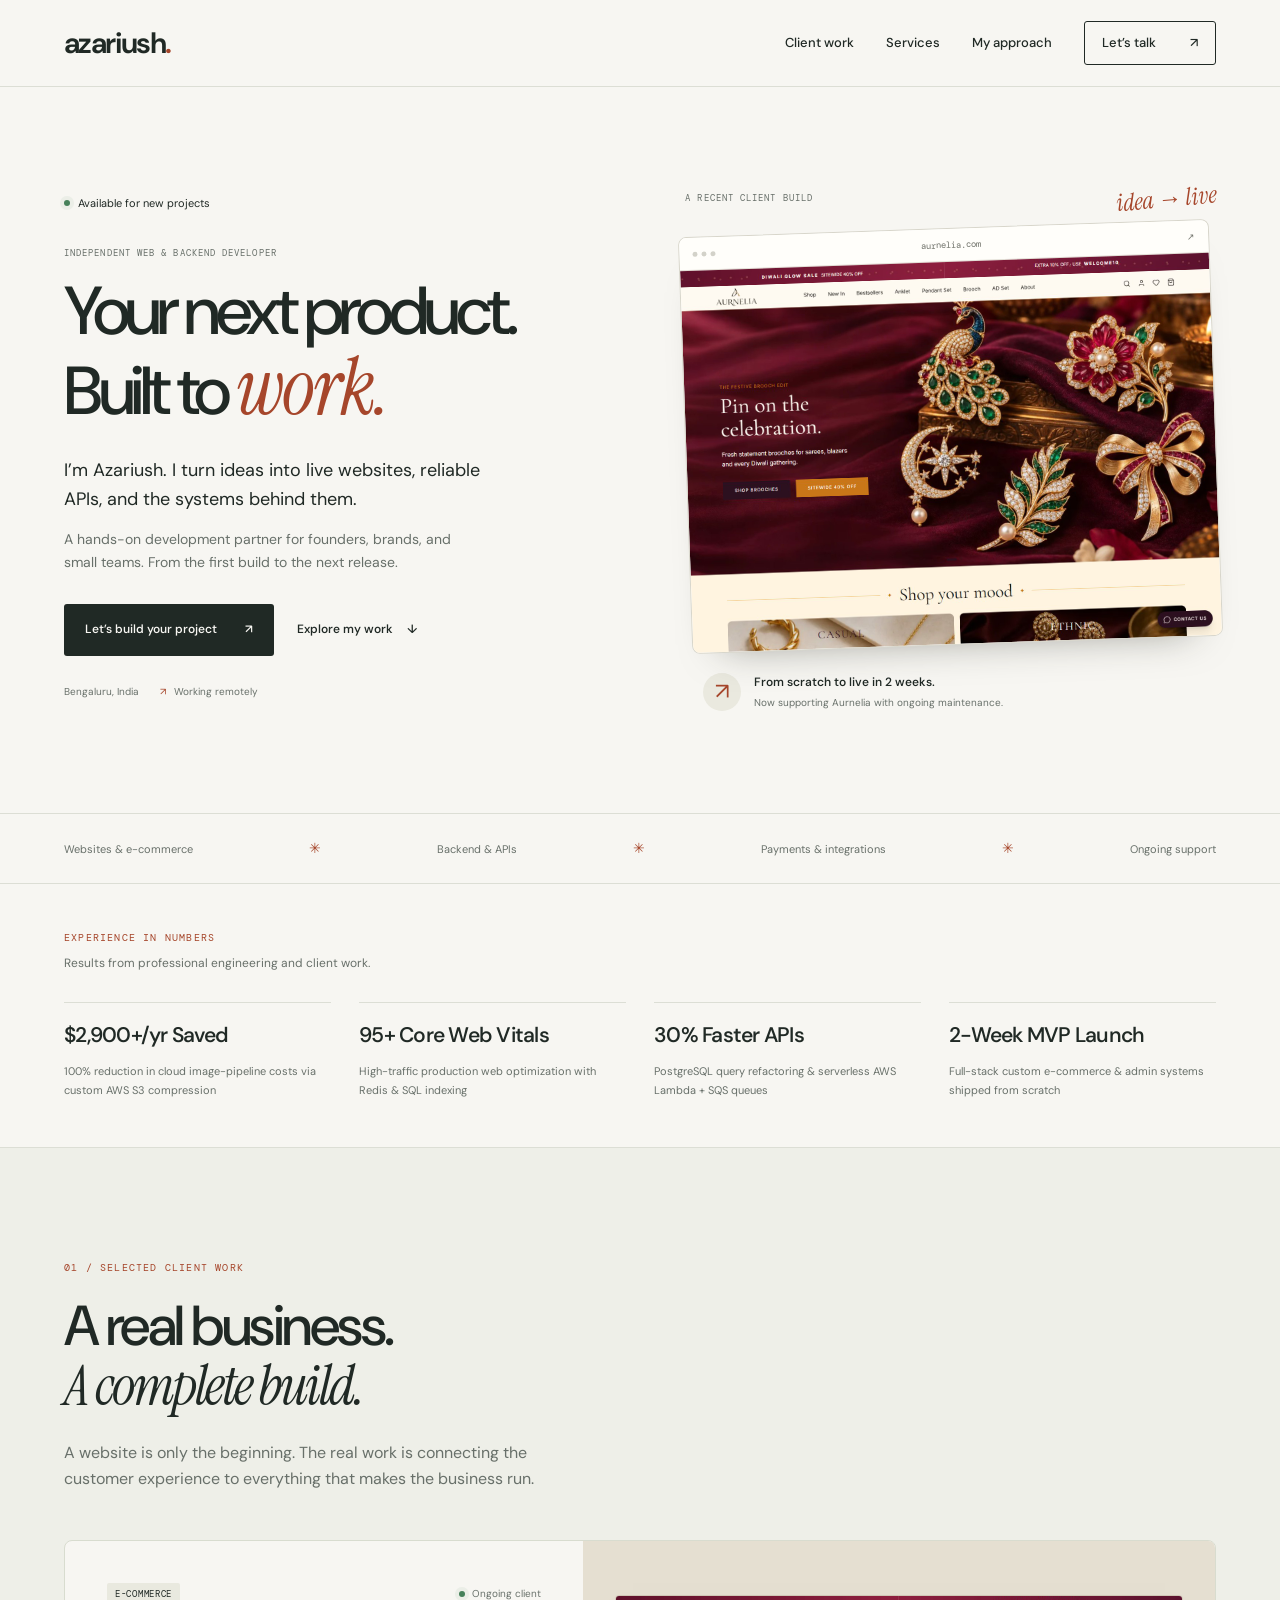
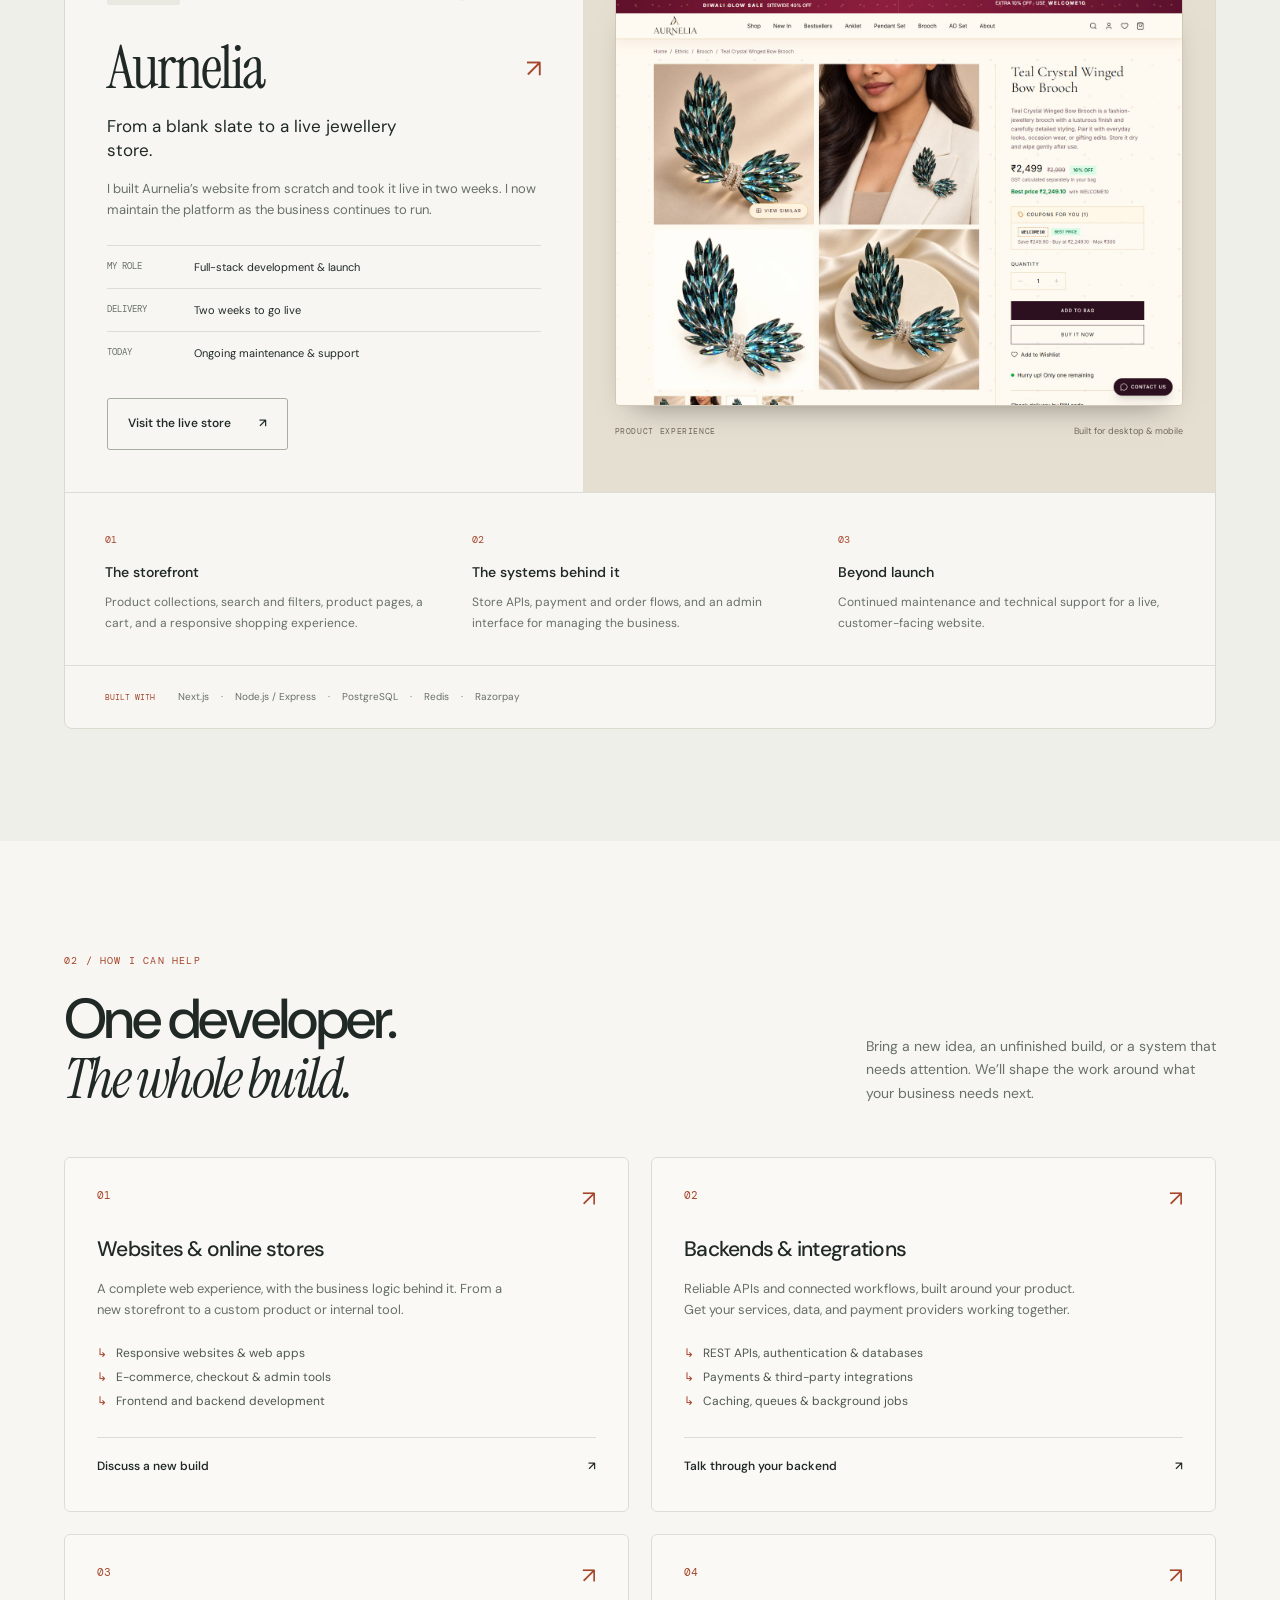
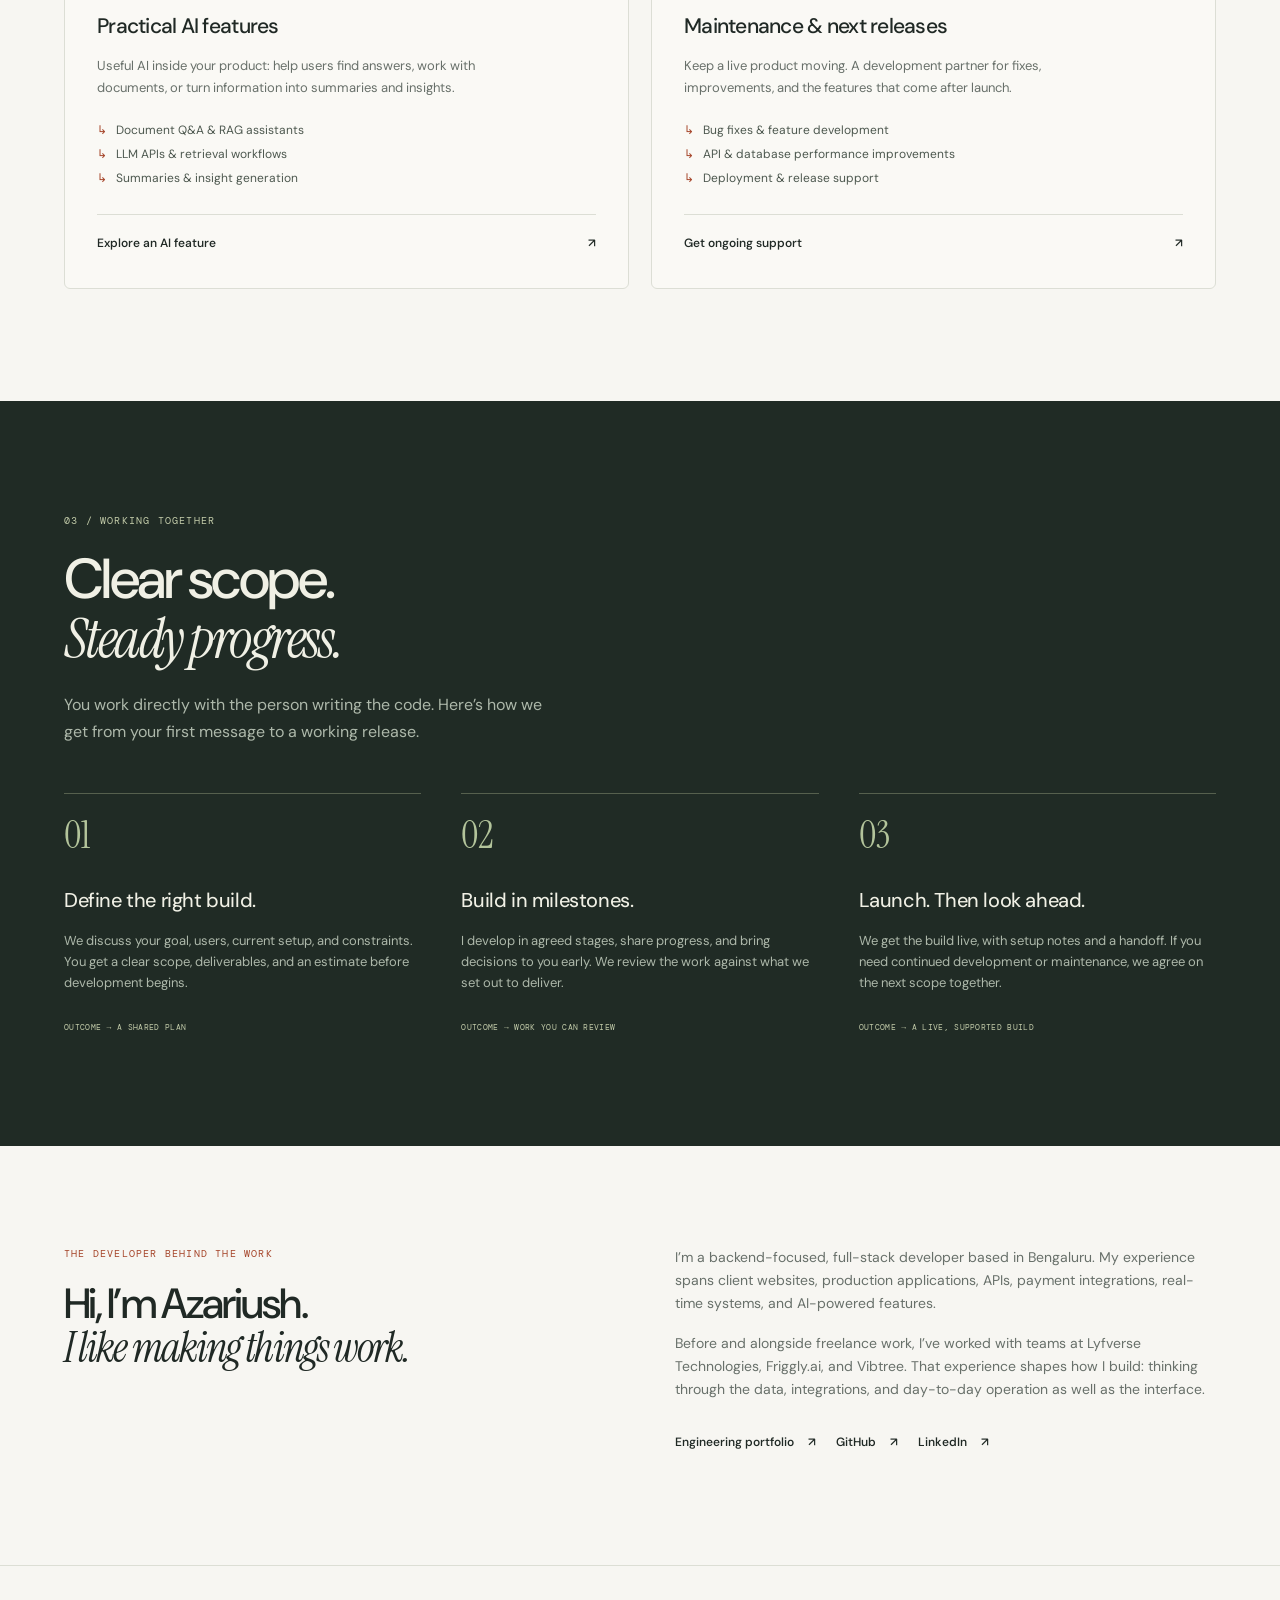
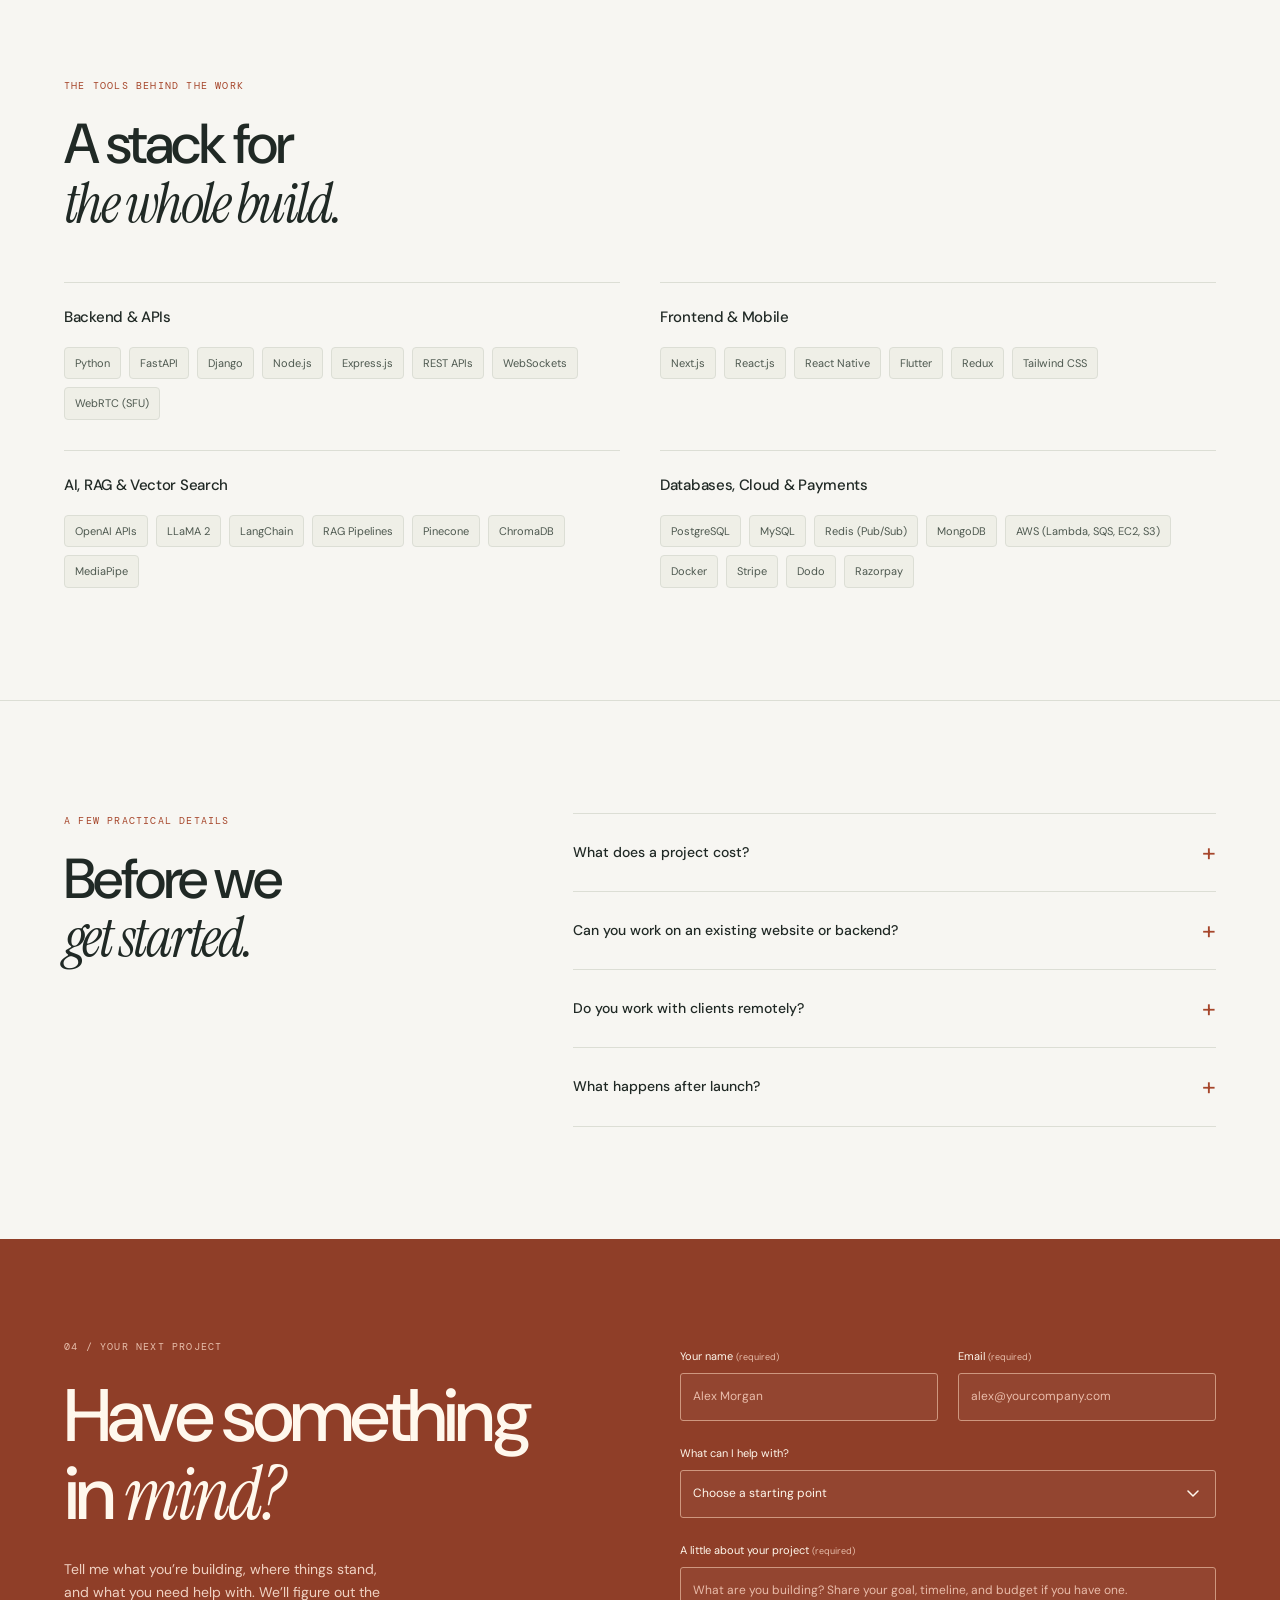
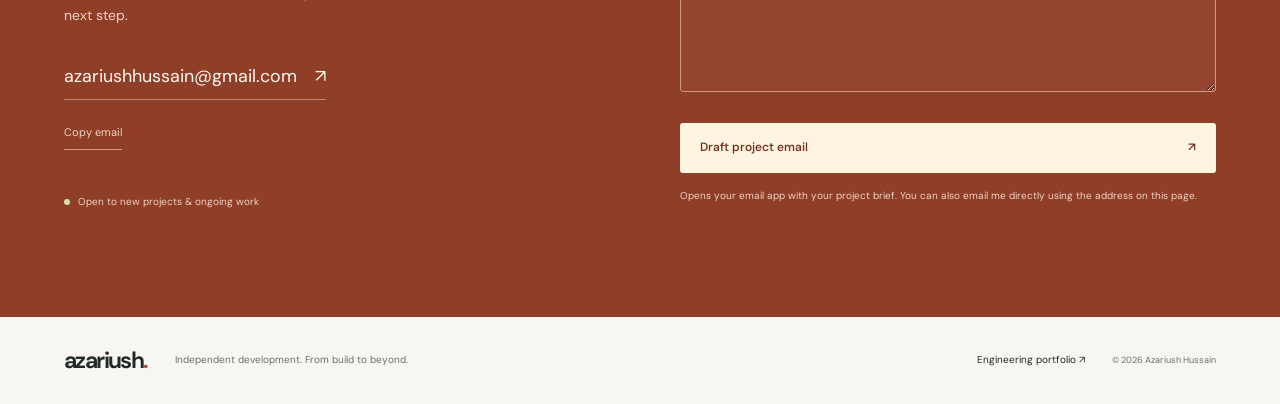
==== commit a26b2fec: "Add impact metrics and tech stack; align enquiry dropdown arrow" ====
--- a/freelance/index.html
+++ b/freelance/index.html
@@ -59,6 +59,33 @@
 
     <div class="capabilities-band"><div class="container capability-list"><span>Websites & e-commerce</span><i aria-hidden="true">✳</i><span>Backend & APIs</span><i aria-hidden="true">✳</i><span>Payments & integrations</span><i aria-hidden="true">✳</i><span>Ongoing support</span></div></div>
 
+
+    <div class="impact-section">
+      <div class="container">
+        <p class="eyebrow">EXPERIENCE IN NUMBERS</p>
+        <p class="impact-context">Results from professional engineering and client work.</p>
+        <!-- Quantified Impact Banner -->
+        <section class="impact-metrics" aria-label="Production Engineering Impact">
+          <div class="metric-card">
+            <strong>$2,900+/yr Saved</strong>
+            <span>100% reduction in cloud image-pipeline costs via custom AWS S3 compression</span>
+          </div>
+          <div class="metric-card">
+            <strong>95+ Core Web Vitals</strong>
+            <span>High-traffic production web optimization with Redis &amp; SQL indexing</span>
+          </div>
+          <div class="metric-card">
+            <strong>30% Faster APIs</strong>
+            <span>PostgreSQL query refactoring &amp; serverless AWS Lambda + SQS queues</span>
+          </div>
+          <div class="metric-card">
+            <strong>2-Week MVP Launch</strong>
+            <span>Full-stack custom e-commerce &amp; admin systems shipped from scratch</span>
+          </div>
+        </section>
+      </div>
+    </div>
+
     <section class="section work-section" id="work" aria-labelledby="work-title">
       <div class="container">
         <div class="section-heading"><p class="eyebrow">01 / SELECTED CLIENT WORK</p><h2 id="work-title">A real business.<br><em>A complete build.</em></h2><p>A website is only the beginning. The real work is connecting the customer experience to everything that makes the business run.</p></div>
@@ -107,6 +134,32 @@
       </div>
     </section>
 
+
+    <div class="section stack-section">
+      <div class="container">
+        <div class="section-heading"><p class="eyebrow">THE TOOLS BEHIND THE WORK</p><h2>A stack for<br><em>the whole build.</em></h2></div>
+        <!-- Upgraded International Tech Stack Pills -->
+        <section class="tech-stack-pills" aria-label="Technical Skills">
+          <div class="stack-group">
+            <h4>Backend &amp; APIs</h4>
+            <span>Python</span><span>FastAPI</span><span>Django</span><span>Node.js</span><span>Express.js</span><span>REST APIs</span><span>WebSockets</span><span>WebRTC (SFU)</span>
+          </div>
+          <div class="stack-group">
+            <h4>Frontend &amp; Mobile</h4>
+            <span>Next.js</span><span>React.js</span><span>React Native</span><span>Flutter</span><span>Redux</span><span>Tailwind CSS</span>
+          </div>
+          <div class="stack-group">
+            <h4>AI, RAG &amp; Vector Search</h4>
+            <span>OpenAI APIs</span><span>LLaMA 2</span><span>LangChain</span><span>RAG Pipelines</span><span>Pinecone</span><span>ChromaDB</span><span>MediaPipe</span>
+          </div>
+          <div class="stack-group">
+            <h4>Databases, Cloud &amp; Payments</h4>
+            <span>PostgreSQL</span><span>MySQL</span><span>Redis (Pub/Sub)</span><span>MongoDB</span><span>AWS (Lambda, SQS, EC2, S3)</span><span>Docker</span><span>Stripe</span><span>Dodo</span><span>Razorpay</span>
+          </div>
+        </section>
+      </div>
+    </div>
+
     <section class="section faq-section" aria-labelledby="faq-title">
       <div class="container faq-layout"><div><p class="eyebrow">A FEW PRACTICAL DETAILS</p><h2 id="faq-title">Before we<br><em>get started.</em></h2></div><div class="faq-list"><details><summary>What does a project cost?<span aria-hidden="true">+</span></summary><p>I quote after we’ve discussed the scope, timeline, and existing setup. For larger or uncertain projects, we can start with a defined milestone and build from there.</p></details><details><summary>Can you work on an existing website or backend?<span aria-hidden="true">+</span></summary><p>Yes. I can help with fixes, new features, integrations, and performance improvements. I’ll review the current codebase and requirements before we agree on the work.</p></details><details><summary>Do you work with clients remotely?<span aria-hidden="true">+</span></summary><p>Yes. I’m based in Bengaluru and work remotely. We can agree on communication, review points, and meeting times around the project.</p></details><details><summary>What happens after launch?<span aria-hidden="true">+</span></summary><p>Ongoing maintenance and development can be a separate engagement. That’s how I currently support Aurnelia after building and launching its website.</p></details></div></div>
     </section>
--- a/freelance/styles.css
+++ b/freelance/styles.css
@@ -12,3 +12,44 @@
 @media(max-width:800px){.hero{grid-template-columns:1fr;gap:30px;padding-top:50px;padding-bottom:55px}.hero h1{font-size:clamp(48px,8.5vw,72px)}.hero-copy{max-width:640px}.hero-intro{max-width:500px;font-size:18px}.hero-detail{max-width:480px}.hero .availability{margin-bottom:28px}.hero-showcase{width:min(100%,600px);justify-self:center;padding-top:12px}.hero-actions{gap:25px}.hero-actions .button{padding:15px 20px;font-size:12px;gap:30px}.hero-actions .text-link{font-size:12px}.launch-note strong{font-size:13px}.launch-note div>span{font-size:11px}.section{padding-block:75px}.capability-list{display:grid;grid-template-columns:1fr 1fr;justify-items:center;gap:10px;font-size:11px;padding-block:18px}.capability-list i{display:none}.case-study{grid-template-columns:1fr}.case-copy{padding:32px}.case-copy h3{font-size:54px}.case-lead{max-width:none}.case-visual{padding:32px}.case-scope{padding:28px 32px;gap:24px}.case-stack{padding-inline:32px}.split-heading{align-items:flex-start;flex-direction:column;gap:24px}.split-heading>p:last-child{max-width:460px}.service{padding:26px}.service h3{font-size:20px}.process{gap:24px}.process h3{font-size:18px}.process p{font-size:12px}.step-output{font-size:7px}.about-section{padding-block:75px}.about-layout{grid-template-columns:1fr;gap:30px}.about-layout h2{font-size:42px}.about-copy{max-width:600px}.faq-layout{grid-template-columns:1fr;gap:30px}.contact-layout{grid-template-columns:1fr;gap:40px}.contact-section{padding-block:75px}.contact-copy>p:not(.eyebrow):not(.availability):not(.copy-status){max-width:470px}.contact-email{font-size:20px}.project-form{max-width:620px}.footer-row{gap:17px}.footer-row p{width:calc(100% - 130px)}.footer-row>a:not(.wordmark){margin-left:0}.copyright{margin-left:auto}}
 @media(max-width:620px){html{scroll-padding-top:88px}.nav-row{min-height:74px;gap:15px}.wordmark{font-size:27px}.menu-toggle{display:flex;position:relative;z-index:12;flex-direction:column;justify-content:center;align-items:center;gap:6px;background:transparent;width:44px;height:44px;border:1px solid var(--line);border-radius:3px}.menu-toggle>span{width:18px;height:1px;background:var(--ink);transition:transform .2s}.menu-toggle[aria-expanded=true]>span:first-child{transform:translateY(3.5px) rotate(45deg)}.menu-toggle[aria-expanded=true]>span:last-child{transform:translateY(-3.5px) rotate(-45deg)}nav{display:none;position:absolute;left:0;right:0;top:100%;background:var(--paper);padding:16px var(--gutter) 24px;border-bottom:1px solid var(--line);box-shadow:0 12px 20px #2029250a;gap:2px;flex-direction:column;align-items:stretch}nav.is-open{display:flex}nav>a{min-height:44px;padding-block:12px}nav .nav-cta{margin-top:8px}.hero{padding-top:36px;gap:24px}.hero .availability{font-size:10px;margin-bottom:26px}.hero-copy>.eyebrow{font-size:8px;letter-spacing:.08em}.hero h1{font-size:clamp(37px,9.8vw,58px)}.hero-intro{font-size:16px;line-height:1.65;margin-top:23px}.hero-detail{font-size:13px}.hero-actions{gap:12px 21px;margin-top:25px}.hero-actions .button{font-size:11px;padding-inline:16px;gap:20px}.hero-actions .text-link{font-size:11px}.hero-meta{margin-top:19px;font-size:9px}.hero-showcase{padding-block:10px}.showcase-label{margin-bottom:14px}.showcase-label>.eyebrow{font-size:8px}.hand-note{font-size:21px}.browser-window{transform:rotate(-1deg)}.launch-note{margin-top:23px;gap:11px}.launch-note strong{font-size:11px}.launch-note div>span{font-size:9px}.launch-icon{width:32px;height:32px;font-size:20px}.capability-list{font-size:10px;gap:8px}.section{padding-block:60px}h2,.section-heading h2{font-size:39px}.section-heading{margin-bottom:30px}.section-heading .eyebrow,.about-layout .eyebrow,.faq-layout .eyebrow{font-size:9px;margin-bottom:16px}.section-heading>p:last-child{font-size:13px;margin-top:20px}.case-copy{padding:25px 22px}.case-copy h3{font-size:49px;margin-top:22px}.case-lead{font-size:16px}.case-copy>.case-lead+p{font-size:12px}.case-facts dd{font-size:10px}.case-facts dt{font-size:8px}.case-visual{padding:24px 18px}.case-scope{grid-template-columns:1fr;padding:25px 22px;gap:21px}.case-scope>div{display:grid;grid-template-columns:24px 1fr;gap:0 9px}.case-scope h4{margin-top:0;font-size:13px}.case-scope>div>span{padding-top:3px}.case-scope p{grid-column:2;margin-top:6px;font-size:12px}.case-stack{padding:17px 22px;font-size:9px}.case-stack>span{display:block}.case-stack b{margin-inline:5px}.services-grid{grid-template-columns:1fr;gap:16px}.service{padding:25px}.service h3{font-size:22px;margin-top:20px}.service ul{font-size:11px}.process{grid-template-columns:1fr;gap:30px}.process li{position:relative;padding-left:47px;padding-top:20px}.step-number{position:absolute;left:0;top:22px;font-size:31px}.process h3{font-size:21px;margin-top:0}.process p{font-size:13px;margin-top:13px}.step-output{font-size:8px;margin-top:18px}.about-section{padding-block:60px}.about-layout{gap:25px}.about-layout h2{font-size:36px}.about-copy>p{font-size:13px}.about-links{gap:15px}.about-links .text-link{font-size:11px}.faq-layout{gap:25px}summary{font-size:12px;min-height:70px}details>p{font-size:12px}.contact-section{padding-block:60px}.contact-copy h2{font-size:62px}.contact-copy>.eyebrow{font-size:9px}.contact-copy>p:not(.eyebrow):not(.availability):not(.copy-status){font-size:13px}.contact-email{font-size:15px;gap:12px;margin-top:28px}.contact-alternatives{gap:20px}.contact-copy>.contact-availability{font-size:9px}.form-row{grid-template-columns:1fr;gap:0}.footer-row{gap:13px}.footer-row p{font-size:9px;width:100%}.footer-row>a:not(.wordmark){font-size:9px}.copyright{font-size:8px}}
 @media(prefers-reduced-motion:reduce){html{scroll-behavior:auto}*,*::before,*::after{transition:none!important;animation:none!important}}
+
+#service {
+  appearance: none;
+  -webkit-appearance: none;
+  padding-right: 44px;
+  background-image: url("data:image/svg+xml,%3Csvg xmlns='http://www.w3.org/2000/svg' width='12' height='8' viewBox='0 0 12 8' fill='none'%3E%3Cpath d='m1 1 5 5 5-5' stroke='%23fff8ed' stroke-width='1.5' stroke-linecap='round' stroke-linejoin='round'/%3E%3C/svg%3E");
+  background-repeat: no-repeat;
+  background-position: right 16px center;
+  background-size: 12px 8px;
+}
+
+.impact-section { padding-block: 46px; border-bottom: 1px solid var(--line); }
+.impact-section .eyebrow { color: var(--accent); }
+.impact-context { font-size: 12px; color: var(--muted); margin-top: 8px; }
+.impact-metrics { display: grid; grid-template-columns: repeat(4, minmax(0, 1fr)); gap: 28px; margin-top: 28px; }
+.metric-card { min-width: 0; border-top: 1px solid var(--line); padding-top: 18px; }
+.metric-card strong { display: block; font-size: clamp(17px, 1.65vw, 22px); font-weight: 550; letter-spacing: -.035em; line-height: 1.35; }
+.metric-card > span { display: block; color: var(--muted); font-size: 11px; line-height: 1.8; margin-top: 12px; }
+.stack-section { border-bottom: 1px solid var(--line); }
+.tech-stack-pills { display: grid; grid-template-columns: repeat(2, minmax(0, 1fr)); gap: 30px 40px; }
+.stack-group { display: flex; flex-wrap: wrap; align-content: flex-start; gap: 8px; min-width: 0; border-top: 1px solid var(--line); padding-top: 22px; }
+.stack-group h4 { width: 100%; font-size: 15px; font-weight: 500; letter-spacing: -.02em; margin-bottom: 10px; }
+.stack-group > span { max-width: 100%; border: 1px solid var(--line); border-radius: 4px; padding: 6px 10px; font-size: 11px; color: #4d584f; background: #efefe7; }
+
+@media(max-width:800px) {
+  .impact-metrics { grid-template-columns: repeat(2, minmax(0, 1fr)); gap: 26px; }
+  .metric-card strong { font-size: 20px; }
+}
+@media(max-width:620px) {
+  .impact-section { padding-block: 35px; }
+  .impact-context { font-size: 11px; }
+  .impact-metrics { gap: 24px 18px; }
+  .metric-card strong { font-size: 18px; }
+  .metric-card > span { font-size: 10px; }
+  .tech-stack-pills { grid-template-columns: minmax(0, 1fr); gap: 25px; }
+  .stack-group h4 { font-size: 14px; }
+  .stack-group > span { font-size: 10px; }
+}
+@media(forced-colors:active) {
+  #service { appearance: auto; -webkit-appearance: auto; background-image: none; }
+}
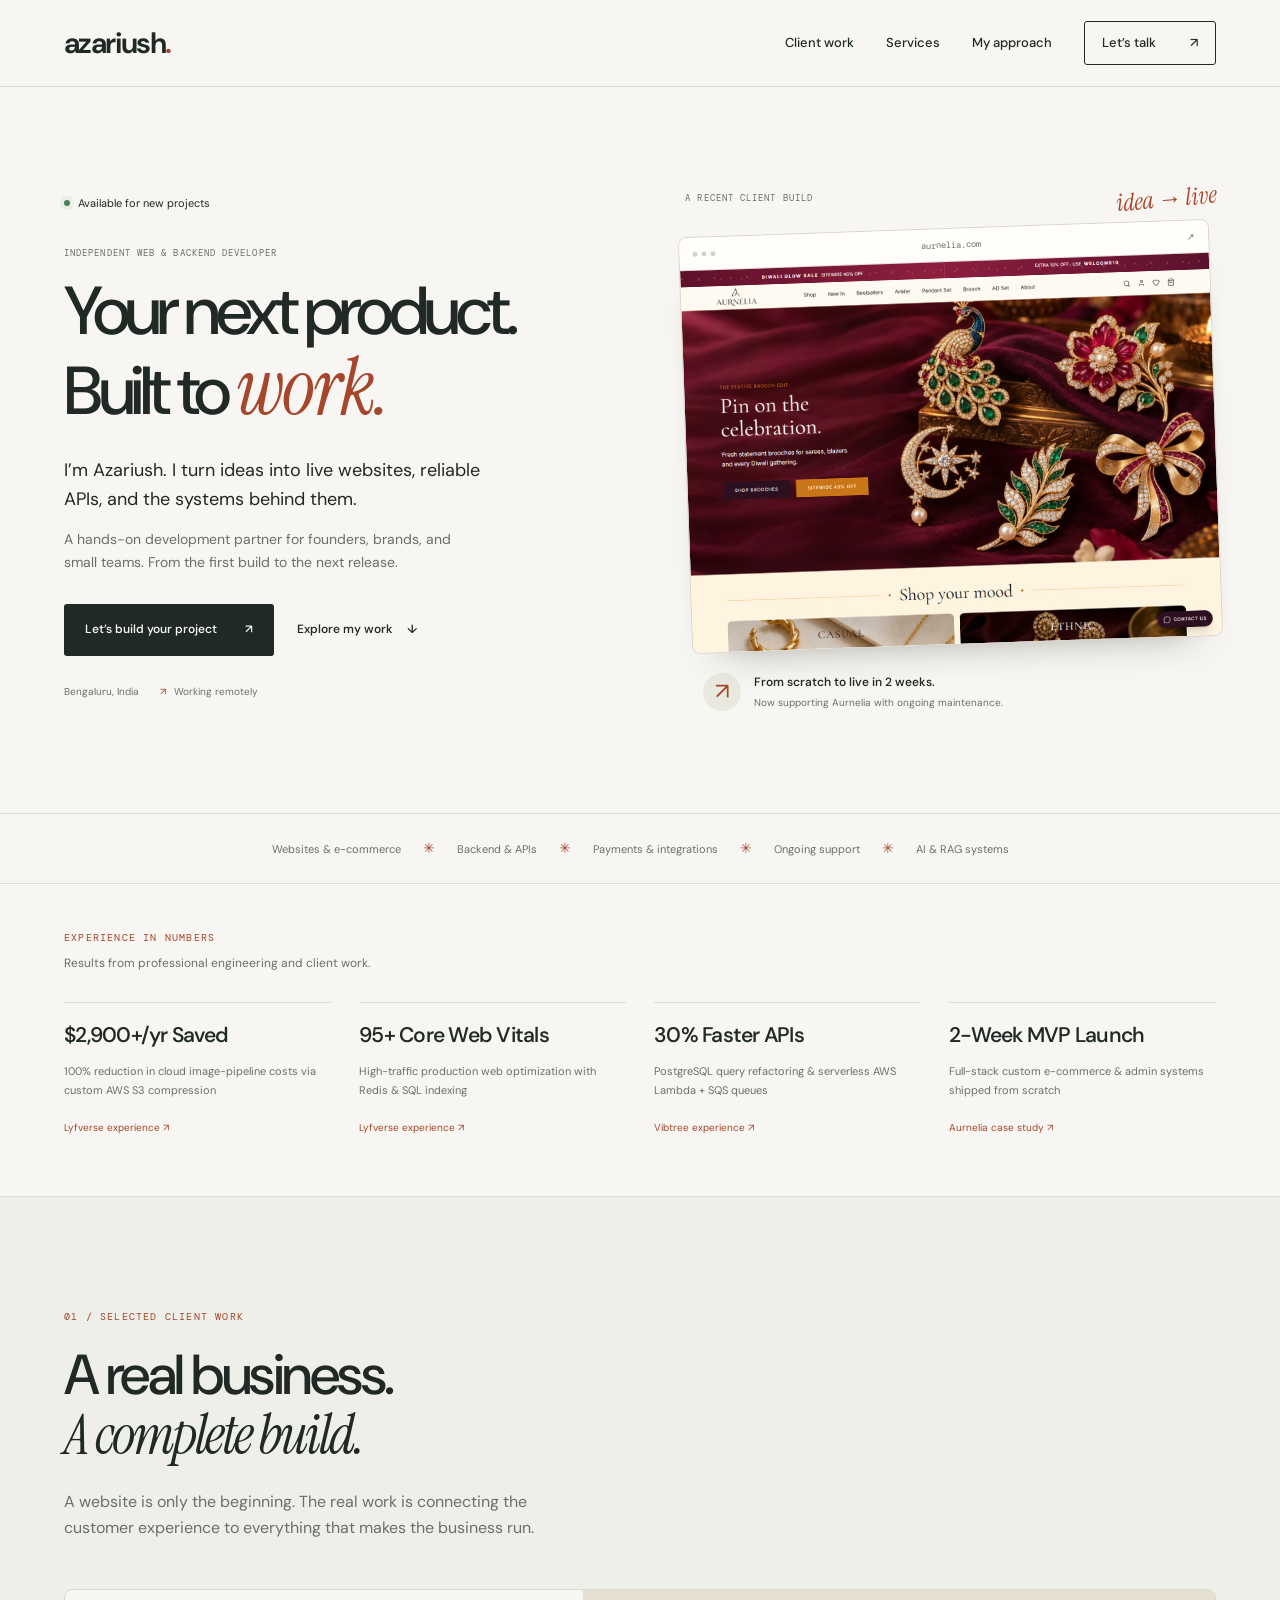
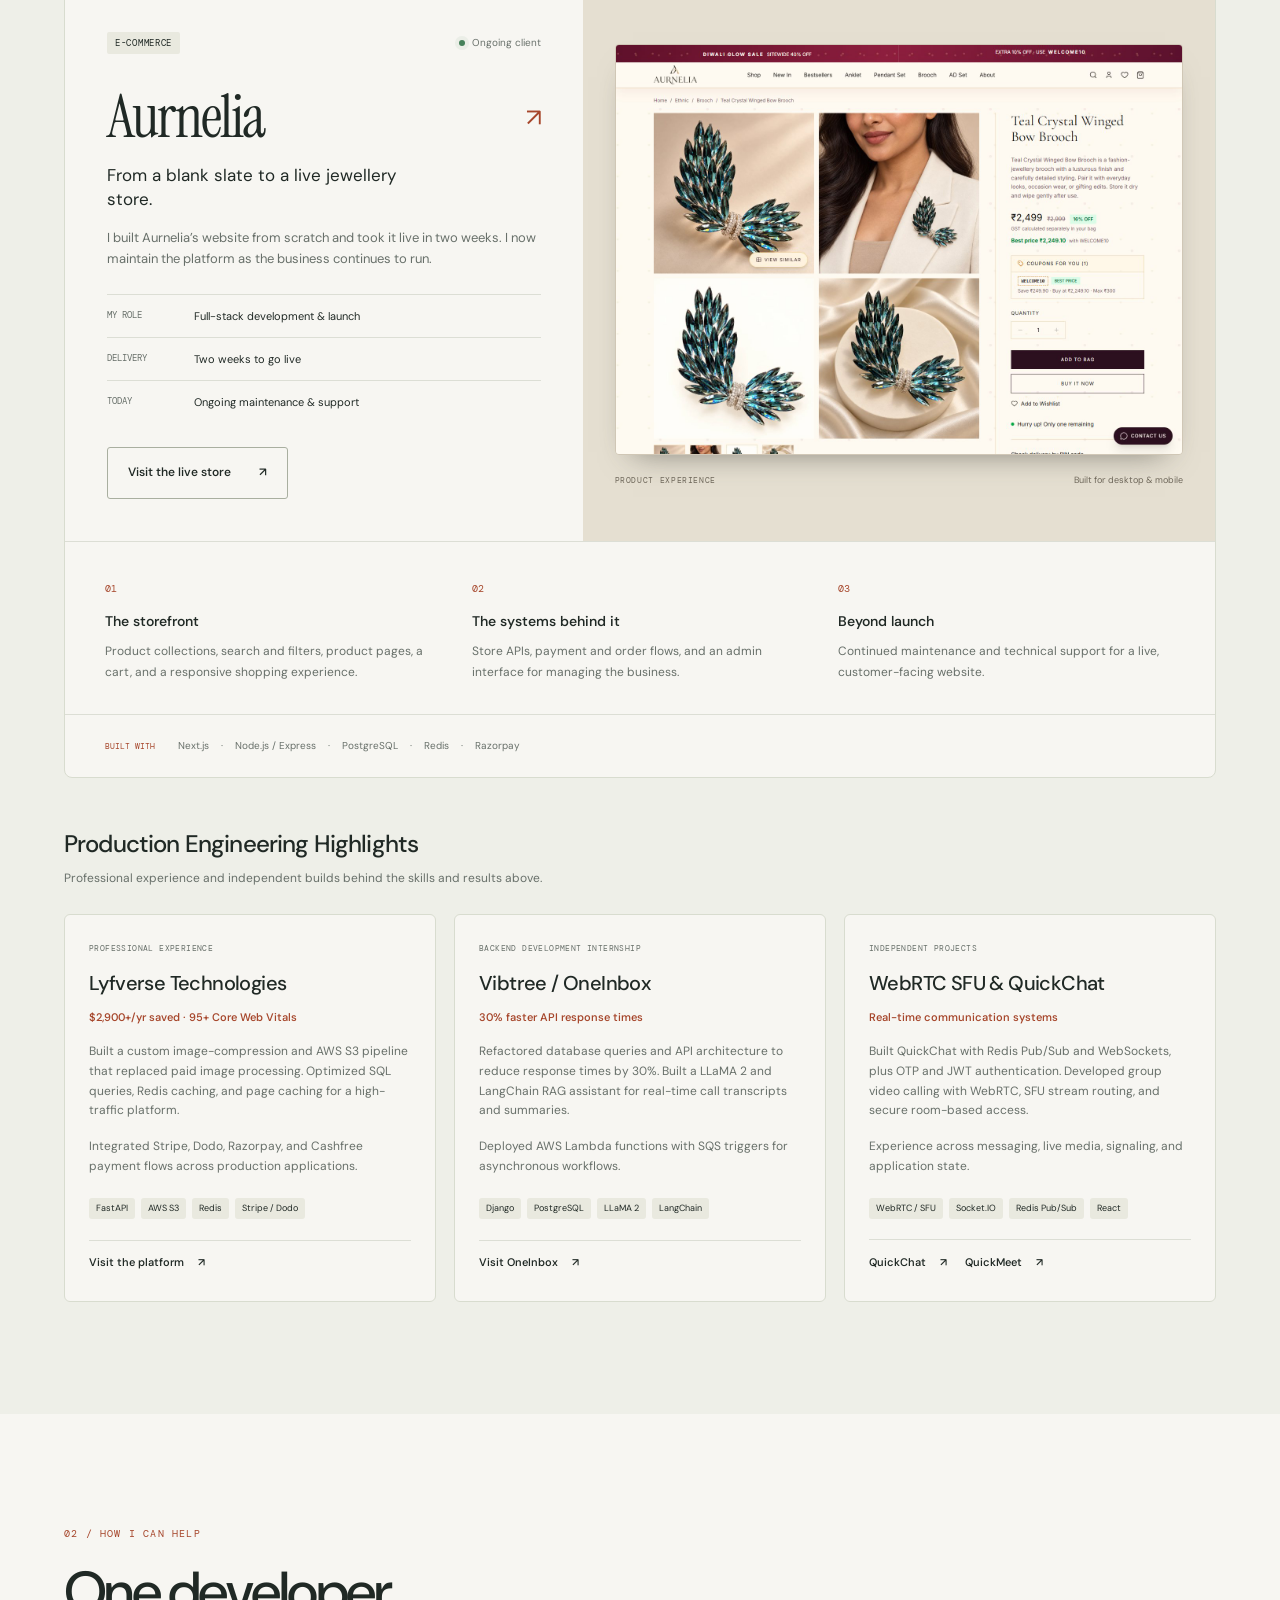
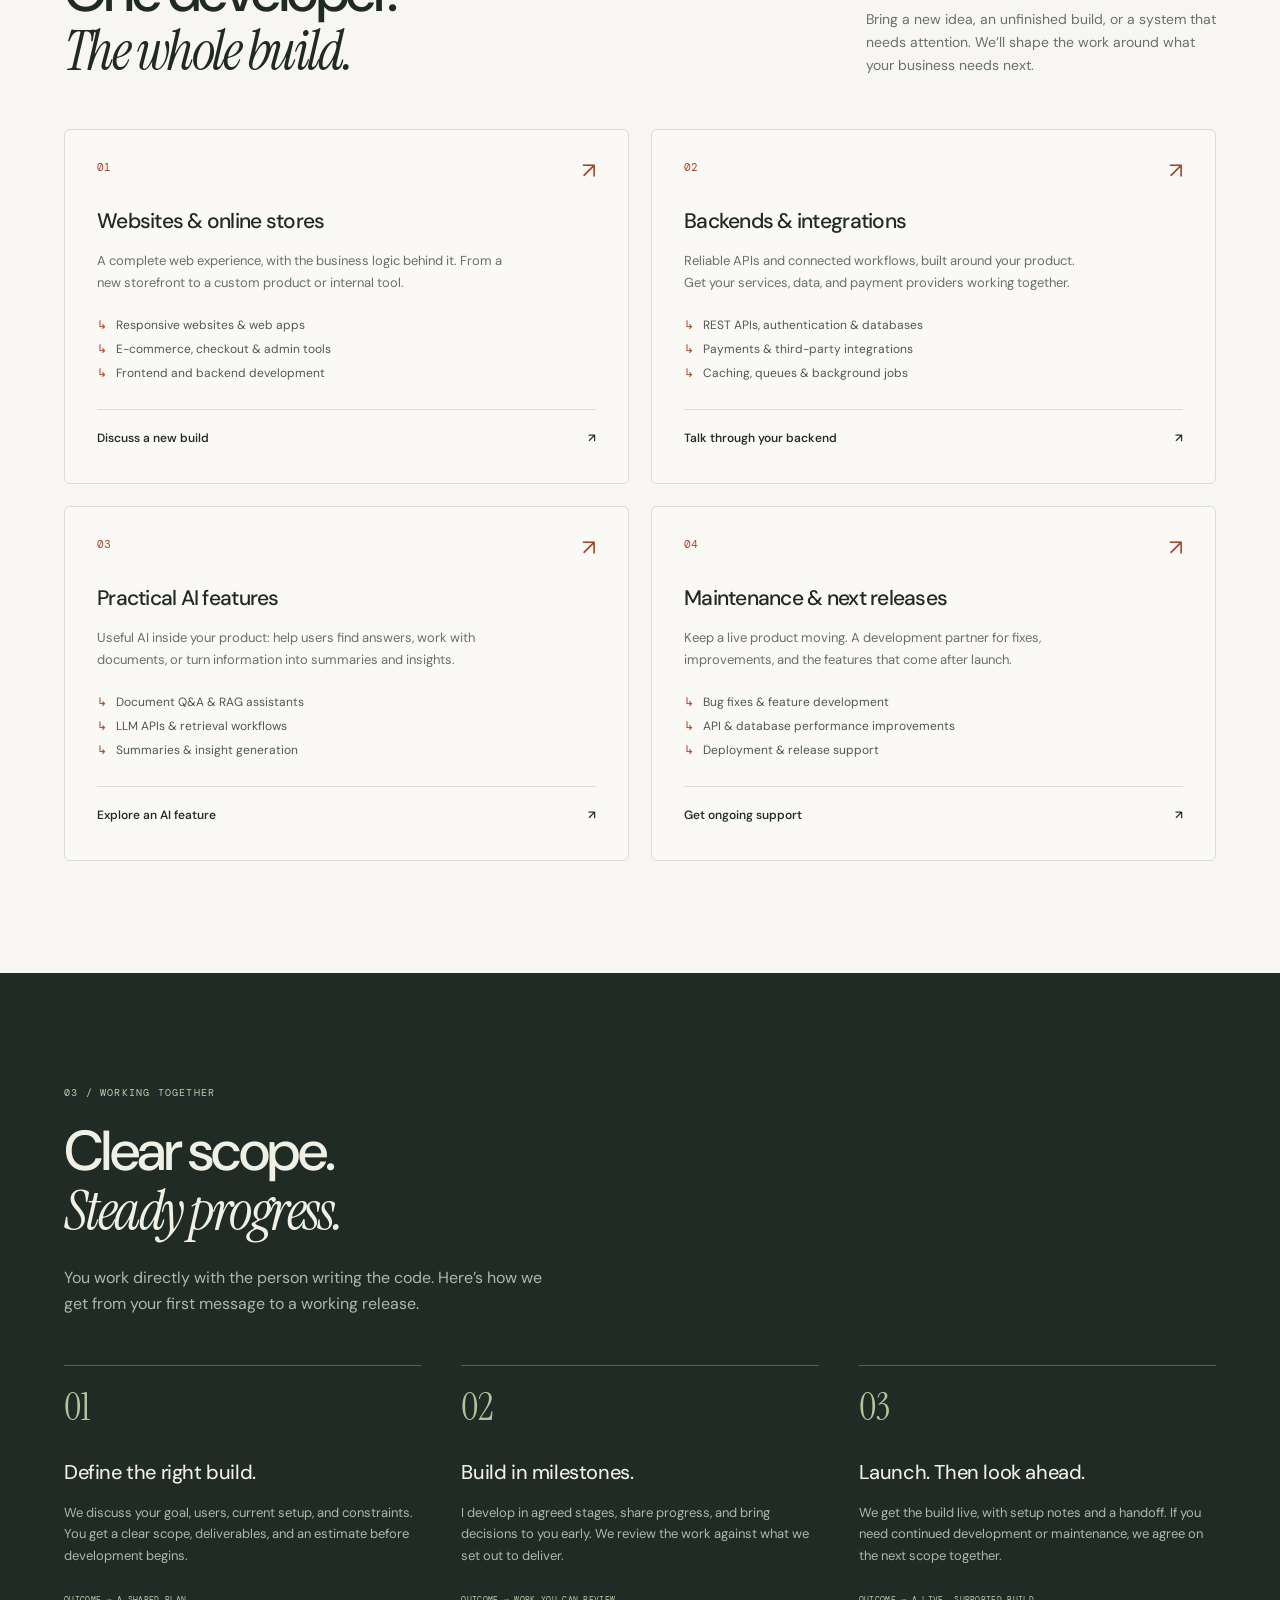
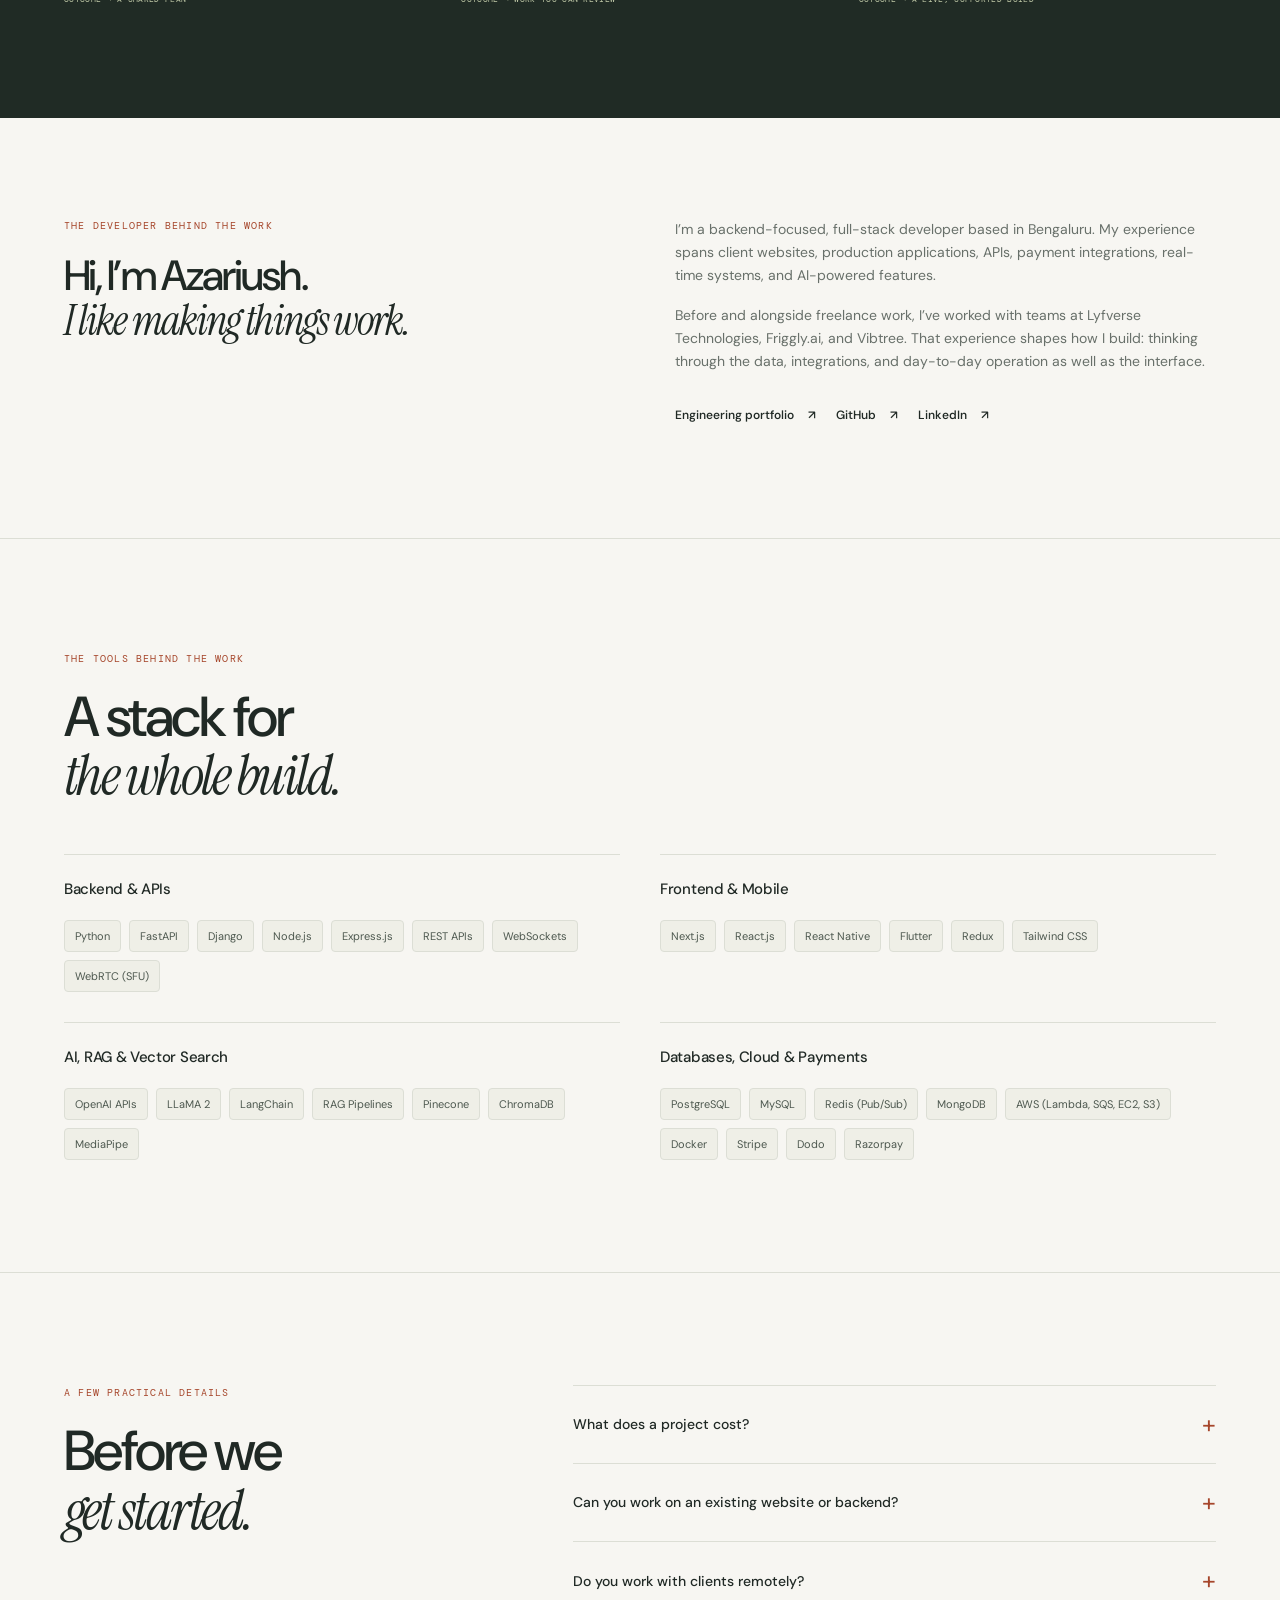
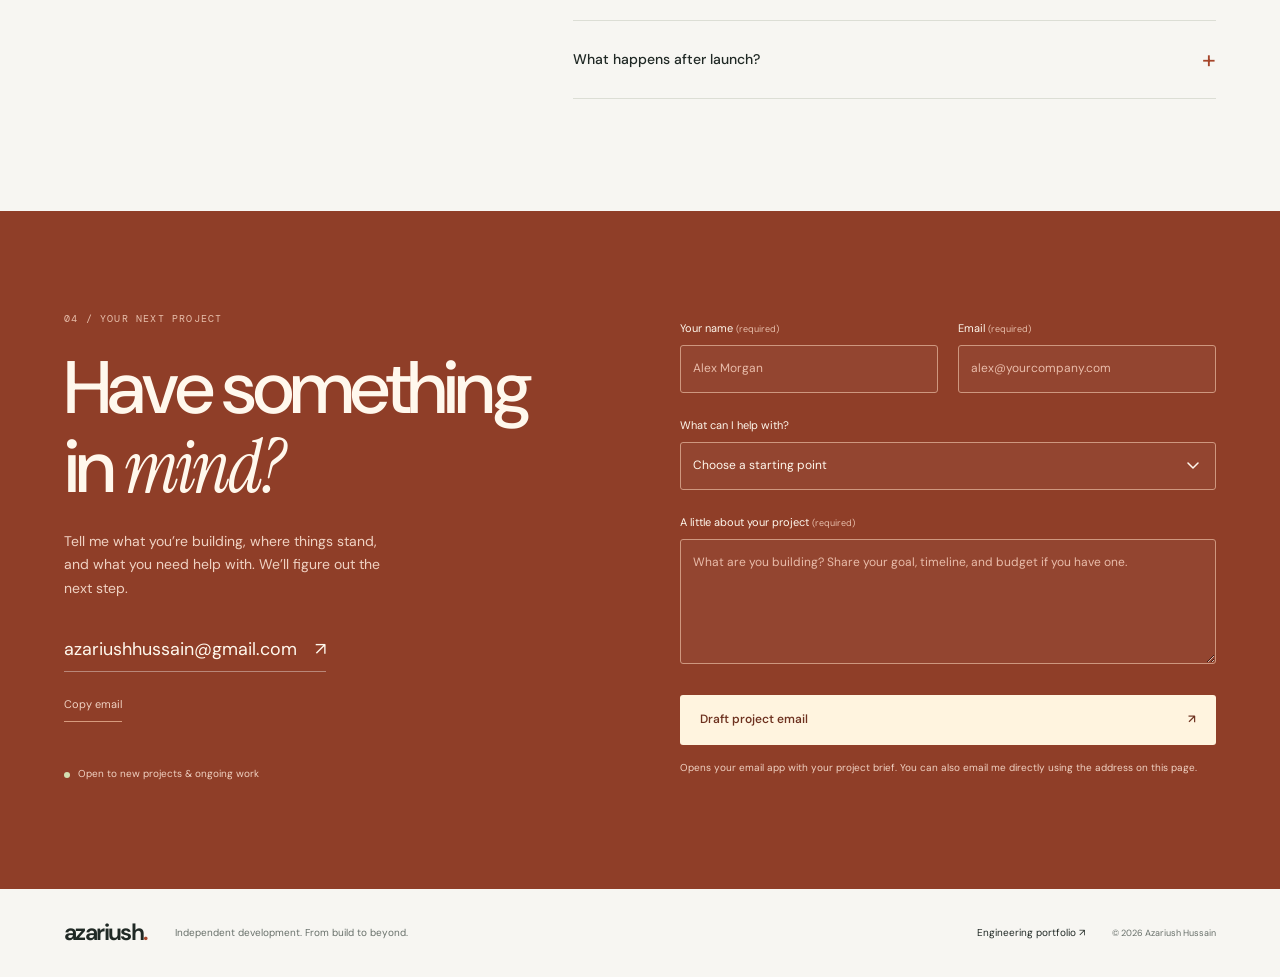
==== commit 24947317: "Connect metrics to engineering highlights and expand service enquiry" ====
--- a/freelance/index.html
+++ b/freelance/index.html
@@ -57,7 +57,7 @@
       </div>
     </section>
 
-    <div class="capabilities-band"><div class="container capability-list"><span>Websites & e-commerce</span><i aria-hidden="true">✳</i><span>Backend & APIs</span><i aria-hidden="true">✳</i><span>Payments & integrations</span><i aria-hidden="true">✳</i><span>Ongoing support</span></div></div>
+    <div class="capabilities-band"><div class="container capability-list"><span>Websites & e-commerce</span><i aria-hidden="true">✳</i><span>Backend & APIs</span><i aria-hidden="true">✳</i><span>Payments & integrations</span><i aria-hidden="true">✳</i><span>Ongoing support</span><i aria-hidden="true">✳</i><span>AI &amp; RAG systems</span></div></div>
 
 
     <div class="impact-section">
@@ -69,18 +69,22 @@
           <div class="metric-card">
             <strong>$2,900+/yr Saved</strong>
             <span>100% reduction in cloud image-pipeline costs via custom AWS S3 compression</span>
+            <a class="metric-source" href="#lyfverse-highlight">Lyfverse experience ↗</a>
           </div>
           <div class="metric-card">
             <strong>95+ Core Web Vitals</strong>
             <span>High-traffic production web optimization with Redis &amp; SQL indexing</span>
+            <a class="metric-source" href="#lyfverse-highlight">Lyfverse experience ↗</a>
           </div>
           <div class="metric-card">
             <strong>30% Faster APIs</strong>
             <span>PostgreSQL query refactoring &amp; serverless AWS Lambda + SQS queues</span>
+            <a class="metric-source" href="#vibtree-highlight">Vibtree experience ↗</a>
           </div>
           <div class="metric-card">
             <strong>2-Week MVP Launch</strong>
             <span>Full-stack custom e-commerce &amp; admin systems shipped from scratch</span>
+            <a class="metric-source" href="#aurnelia-case">Aurnelia case study ↗</a>
           </div>
         </section>
       </div>
@@ -89,7 +93,7 @@
     <section class="section work-section" id="work" aria-labelledby="work-title">
       <div class="container">
         <div class="section-heading"><p class="eyebrow">01 / SELECTED CLIENT WORK</p><h2 id="work-title">A real business.<br><em>A complete build.</em></h2><p>A website is only the beginning. The real work is connecting the customer experience to everything that makes the business run.</p></div>
-        <article class="case-study">
+        <article class="case-study" id="aurnelia-case">
           <div class="case-copy">
             <div class="case-topline"><span class="tag">E-COMMERCE</span><span class="engagement-status"><span aria-hidden="true"></span> Ongoing client</span></div>
             <h3>Aurnelia<span>↗</span></h3>
@@ -105,6 +109,38 @@
           <div class="case-scope"><div><span>01</span><h4>The storefront</h4><p>Product collections, search and filters, product pages, a cart, and a responsive shopping experience.</p></div><div><span>02</span><h4>The systems behind it</h4><p>Store APIs, payment and order flows, and an admin interface for managing the business.</p></div><div><span>03</span><h4>Beyond launch</h4><p>Continued maintenance and technical support for a live, customer-facing website.</p></div></div>
           <p class="case-stack"><span>BUILT WITH</span> Next.js <b>·</b> Node.js / Express <b>·</b> PostgreSQL <b>·</b> Redis <b>·</b> Razorpay</p>
         </article>
+        <section class="production-highlights" aria-labelledby="production-title">
+          <div class="production-heading"><h3 id="production-title">Production Engineering Highlights</h3><p>Professional experience and independent builds behind the skills and results above.</p></div>
+          <div class="highlights-grid">
+            <article class="highlight-card" id="lyfverse-highlight">
+              <p class="highlight-context">PROFESSIONAL EXPERIENCE</p>
+              <h4>Lyfverse Technologies</h4>
+              <p class="highlight-result">$2,900+/yr saved · 95+ Core Web Vitals</p>
+              <p>Built a custom image-compression and AWS S3 pipeline that replaced paid image processing. Optimized SQL queries, Redis caching, and page caching for a high-traffic platform.</p>
+              <p>Integrated Stripe, Dodo, Razorpay, and Cashfree payment flows across production applications.</p>
+              <div class="highlight-tech"><span>FastAPI</span><span>AWS S3</span><span>Redis</span><span>Stripe / Dodo</span></div>
+              <a class="text-link" href="https://discover.lyfskills.com/" target="_blank" rel="noopener">Visit the platform <span aria-hidden="true">↗</span></a>
+            </article>
+            <article class="highlight-card" id="vibtree-highlight">
+              <p class="highlight-context">BACKEND DEVELOPMENT INTERNSHIP</p>
+              <h4>Vibtree / OneInbox</h4>
+              <p class="highlight-result">30% faster API response times</p>
+              <p>Refactored database queries and API architecture to reduce response times by 30%. Built a LLaMA 2 and LangChain RAG assistant for real-time call transcripts and summaries.</p>
+              <p>Deployed AWS Lambda functions with SQS triggers for asynchronous workflows.</p>
+              <div class="highlight-tech"><span>Django</span><span>PostgreSQL</span><span>LLaMA 2</span><span>LangChain</span></div>
+              <a class="text-link" href="https://oneinbox.ai/" target="_blank" rel="noopener">Visit OneInbox <span aria-hidden="true">↗</span></a>
+            </article>
+            <article class="highlight-card" id="realtime-highlight">
+              <p class="highlight-context">INDEPENDENT PROJECTS</p>
+              <h4>WebRTC SFU &amp; QuickChat</h4>
+              <p class="highlight-result">Real-time communication systems</p>
+              <p>Built QuickChat with Redis Pub/Sub and WebSockets, plus OTP and JWT authentication. Developed group video calling with WebRTC, SFU stream routing, and secure room-based access.</p>
+              <p>Experience across messaging, live media, signaling, and application state.</p>
+              <div class="highlight-tech"><span>WebRTC / SFU</span><span>Socket.IO</span><span>Redis Pub/Sub</span><span>React</span></div>
+              <div class="highlight-links"><a class="text-link" href="https://github.com/AzariushHussain/QuickChat" target="_blank" rel="noopener">QuickChat <span aria-hidden="true">↗</span></a><a class="text-link" href="https://github.com/AzariushHussain/quickMeet" target="_blank" rel="noopener">QuickMeet <span aria-hidden="true">↗</span></a></div>
+            </article>
+          </div>
+        </section>
       </div>
     </section>
 
@@ -112,7 +148,7 @@
       <div class="container">
         <div class="section-heading split-heading"><div><p class="eyebrow">02 / HOW I CAN HELP</p><h2 id="services-title">One developer.<br><em>The whole build.</em></h2></div><p>Bring a new idea, an unfinished build, or a system that needs attention. We’ll shape the work around what your business needs next.</p></div>
         <div class="services-grid">
-          <article class="service"><div class="service-number">01 <span aria-hidden="true">↗</span></div><h3>Websites & online stores</h3><p>A complete web experience, with the business logic behind it. From a new storefront to a custom product or internal tool.</p><ul><li>Responsive websites & web apps</li><li>E-commerce, checkout & admin tools</li><li>Frontend and backend development</li></ul><a href="#contact" class="text-link" data-service="Website or e-commerce">Discuss a new build <span aria-hidden="true">↗</span></a></article>
+          <article class="service"><div class="service-number">01 <span aria-hidden="true">↗</span></div><h3>Websites & online stores</h3><p>A complete web experience, with the business logic behind it. From a new storefront to a custom product or internal tool.</p><ul><li>Responsive websites & web apps</li><li>E-commerce, checkout & admin tools</li><li>Frontend and backend development</li></ul><a href="#contact" class="text-link" data-service="Website, online store, or web app">Discuss a new build <span aria-hidden="true">↗</span></a></article>
           <article class="service"><div class="service-number">02 <span aria-hidden="true">↗</span></div><h3>Backends & integrations</h3><p>Reliable APIs and connected workflows, built around your product. Get your services, data, and payment providers working together.</p><ul><li>REST APIs, authentication & databases</li><li>Payments & third-party integrations</li><li>Caching, queues & background jobs</li></ul><a href="#contact" class="text-link" data-service="Backend or integration">Talk through your backend <span aria-hidden="true">↗</span></a></article>
           <article class="service"><div class="service-number">03 <span aria-hidden="true">↗</span></div><h3>Practical AI features</h3><p>Useful AI inside your product: help users find answers, work with documents, or turn information into summaries and insights.</p><ul><li>Document Q&A & RAG assistants</li><li>LLM APIs & retrieval workflows</li><li>Summaries & insight generation</li></ul><a href="#contact" class="text-link" data-service="AI feature or automation">Explore an AI feature <span aria-hidden="true">↗</span></a></article>
           <article class="service"><div class="service-number">04 <span aria-hidden="true">↗</span></div><h3>Maintenance & next releases</h3><p>Keep a live product moving. A development partner for fixes, improvements, and the features that come after launch.</p><ul><li>Bug fixes & feature development</li><li>API & database performance improvements</li><li>Deployment & release support</li></ul><a href="#contact" class="text-link" data-service="Maintenance or improvements">Get ongoing support <span aria-hidden="true">↗</span></a></article>
@@ -169,7 +205,7 @@
         <div class="contact-copy"><p class="eyebrow">04 / YOUR NEXT PROJECT</p><h2 id="contact-title">Have something<br>in <em>mind?</em></h2><p>Tell me what you’re building, where things stand, and what you need help with. We’ll figure out the next step.</p><a class="contact-email" href="mailto:azariushhussain@gmail.com">azariushhussain@gmail.com <span aria-hidden="true">↗</span></a><div class="contact-alternatives"><button type="button" id="copyEmail">Copy email</button></div><p id="copyStatus" class="copy-status" role="status"></p><p class="availability contact-availability"><span aria-hidden="true"></span> Open to new projects & ongoing work</p></div>
         <form id="projectForm" class="project-form">
           <div class="form-row"><div><label for="name">Your name <span>(required)</span></label><input id="name" name="name" autocomplete="name" required maxlength="100" placeholder="Alex Morgan"></div><div><label for="email">Email <span>(required)</span></label><input id="email" name="email" type="email" autocomplete="email" required maxlength="254" placeholder="alex@yourcompany.com"></div></div>
-          <label for="service">What can I help with?</label><select id="service" name="service"><option value="">Choose a starting point</option>Website or e-commerce</option><option>Backend or integration</option><option>AI feature or automation</option><option>Maintenance or improvements</option><option>Let’s figure it out</option></select>
+          <label for="service">What can I help with?</label><select id="service" name="service"><option value="">Choose a starting point</option><option>Website, online store, or web app</option><option>Backend or integration</option><option>AI feature or automation</option><option>Maintenance or improvements</option><option>Let’s figure it out</option></select>
           <label for="brief">A little about your project <span>(required)</span></label><textarea id="brief" name="brief" rows="4" required minlength="20" maxlength="5000" placeholder="What are you building? Share your goal, timeline, and budget if you have one."></textarea>
           <button class="button button-cream" type="submit">Draft project email <span aria-hidden="true">↗</span></button>
           <p class="form-note">Opens your email app with your project brief. You can also email me directly using the address on this page.</p>
--- a/freelance/styles.css
+++ b/freelance/styles.css
@@ -53,3 +53,36 @@
 @media(forced-colors:active) {
   #service { appearance: auto; -webkit-appearance: auto; background-image: none; }
 }
+
+.capability-list { flex-wrap: wrap; justify-content: center; gap: 12px 22px; }
+.metric-source { display: inline-flex; align-items: center; min-height: 44px; font-size: 10px; color: var(--accent); margin-top: 5px; }
+.metric-source:hover { text-decoration: underline; text-underline-offset: 3px; }
+.production-highlights { margin-top: 50px; }
+.production-heading { margin-bottom: 25px; }
+.production-heading h3 { font-size: 24px; line-height: 1.3; font-weight: 500; letter-spacing: -.035em; }
+.production-heading > p { font-size: 12px; color: var(--muted); margin-top: 10px; }
+.highlights-grid { display: grid; grid-template-columns: repeat(3, minmax(0, 1fr)); gap: 18px; }
+.highlight-card { min-width: 0; display: flex; flex-direction: column; background: var(--paper); border: 1px solid #d8dccf; border-radius: 6px; padding: 27px 24px 17px; }
+.highlight-context { font: 8px/1.7 var(--mono); letter-spacing: .05em; color: var(--muted); }
+.highlight-card h4 { font-size: 20px; font-weight: 500; letter-spacing: -.03em; line-height: 1.3; margin-top: 14px; }
+.highlight-card > .highlight-result { font-size: 11px; color: var(--accent); font-weight: 550; margin-top: 12px; }
+.highlight-card > p:not(.highlight-context):not(.highlight-result) { color: var(--muted); font-size: 12px; margin-top: 16px; }
+.highlight-tech { display: flex; flex-wrap: wrap; gap: 6px; margin-top: 21px; padding-bottom: 20px; }
+.highlight-tech > span { font-size: 9px; padding: 3px 7px; background: #e9e9df; border-radius: 3px; }
+.highlight-card > .text-link, .highlight-links { margin-top: auto; border-top: 1px solid var(--line); }
+.highlight-links { display: flex; flex-wrap: wrap; gap: 5px 18px; }
+.highlight-card .text-link { font-size: 11px; }
+#aurnelia-case, .highlight-card { scroll-margin-top: 20px; }
+@media(max-width:1000px) {
+  .highlights-grid { grid-template-columns: repeat(2, minmax(0, 1fr)); }
+  .highlight-card:last-child { grid-column: 1 / -1; }
+}
+@media(max-width:800px) {
+  .capability-list > span:last-child { grid-column: 1 / -1; }
+}
+@media(max-width:620px) {
+  .production-highlights { margin-top: 35px; }
+  .production-heading h3 { font-size: 22px; }
+  .highlights-grid { grid-template-columns: minmax(0, 1fr); gap: 16px; }
+  .highlight-card { padding: 25px 22px 16px; }
+}
